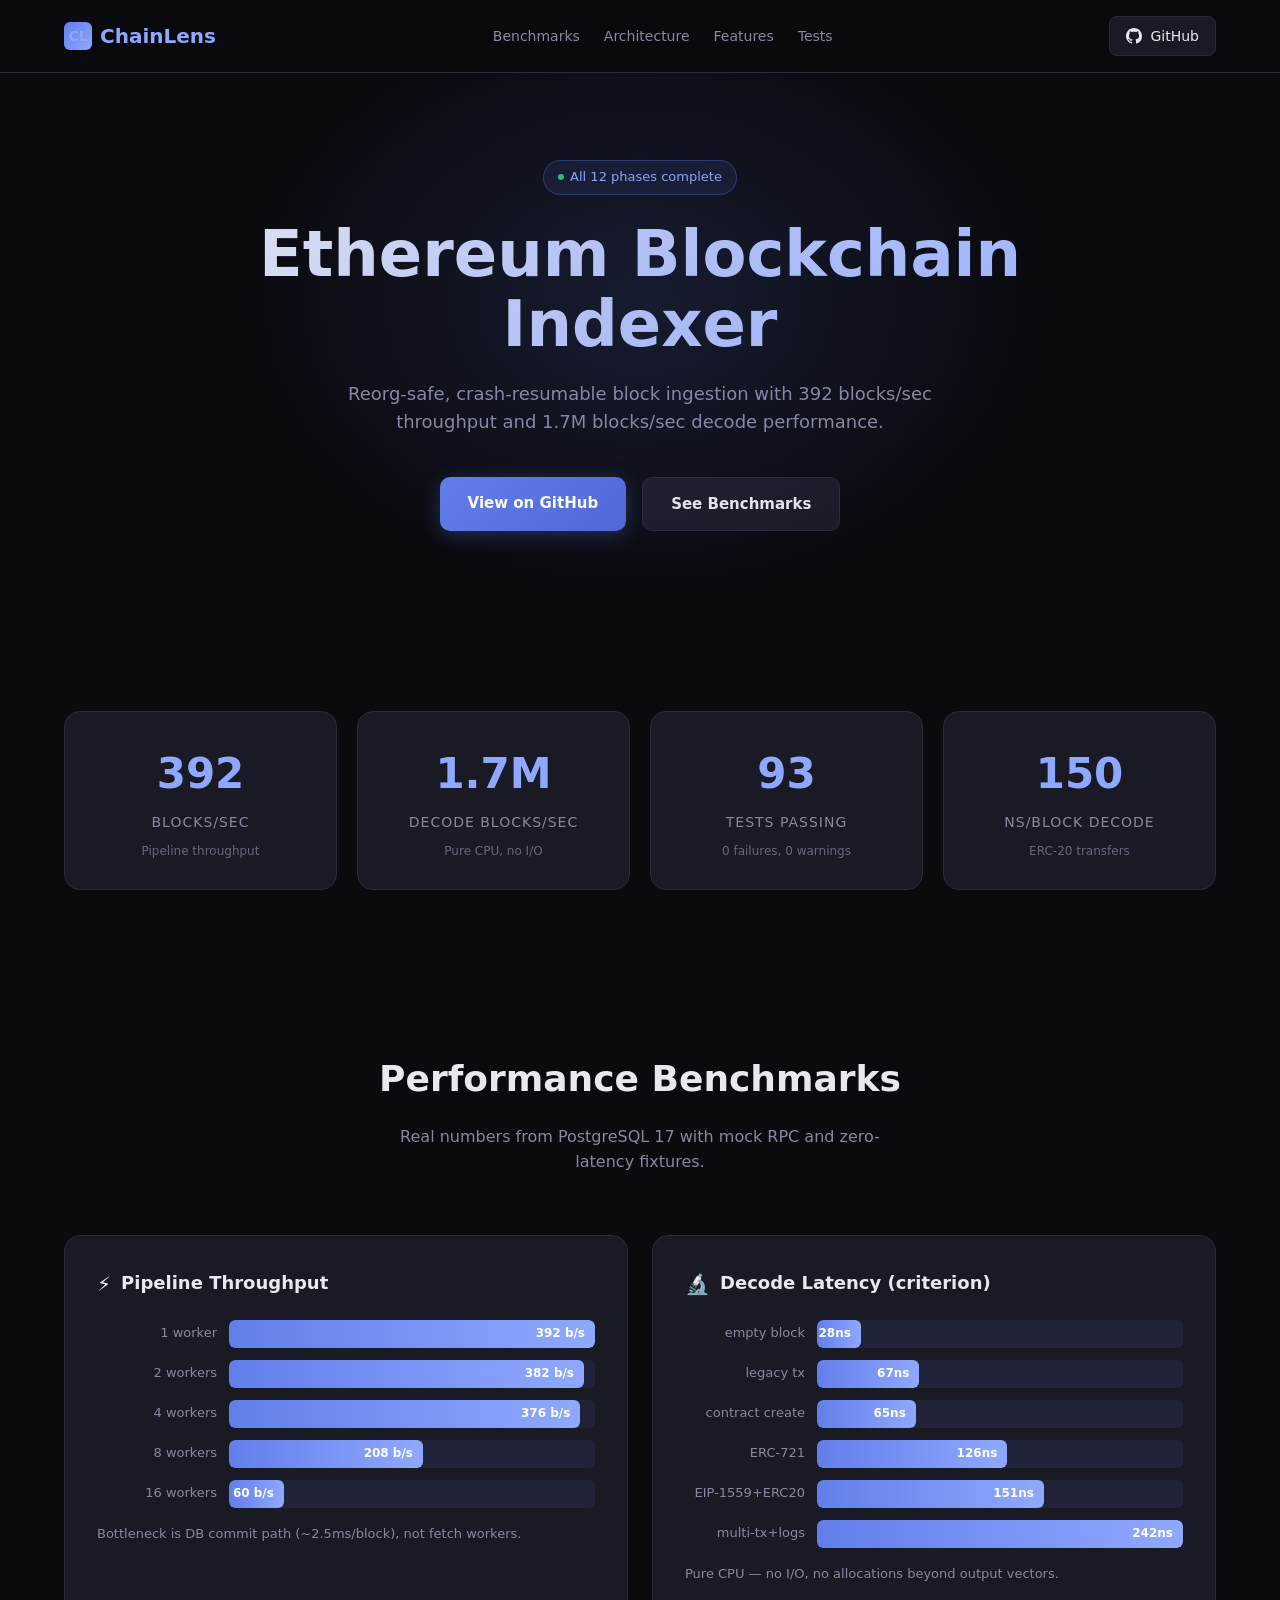
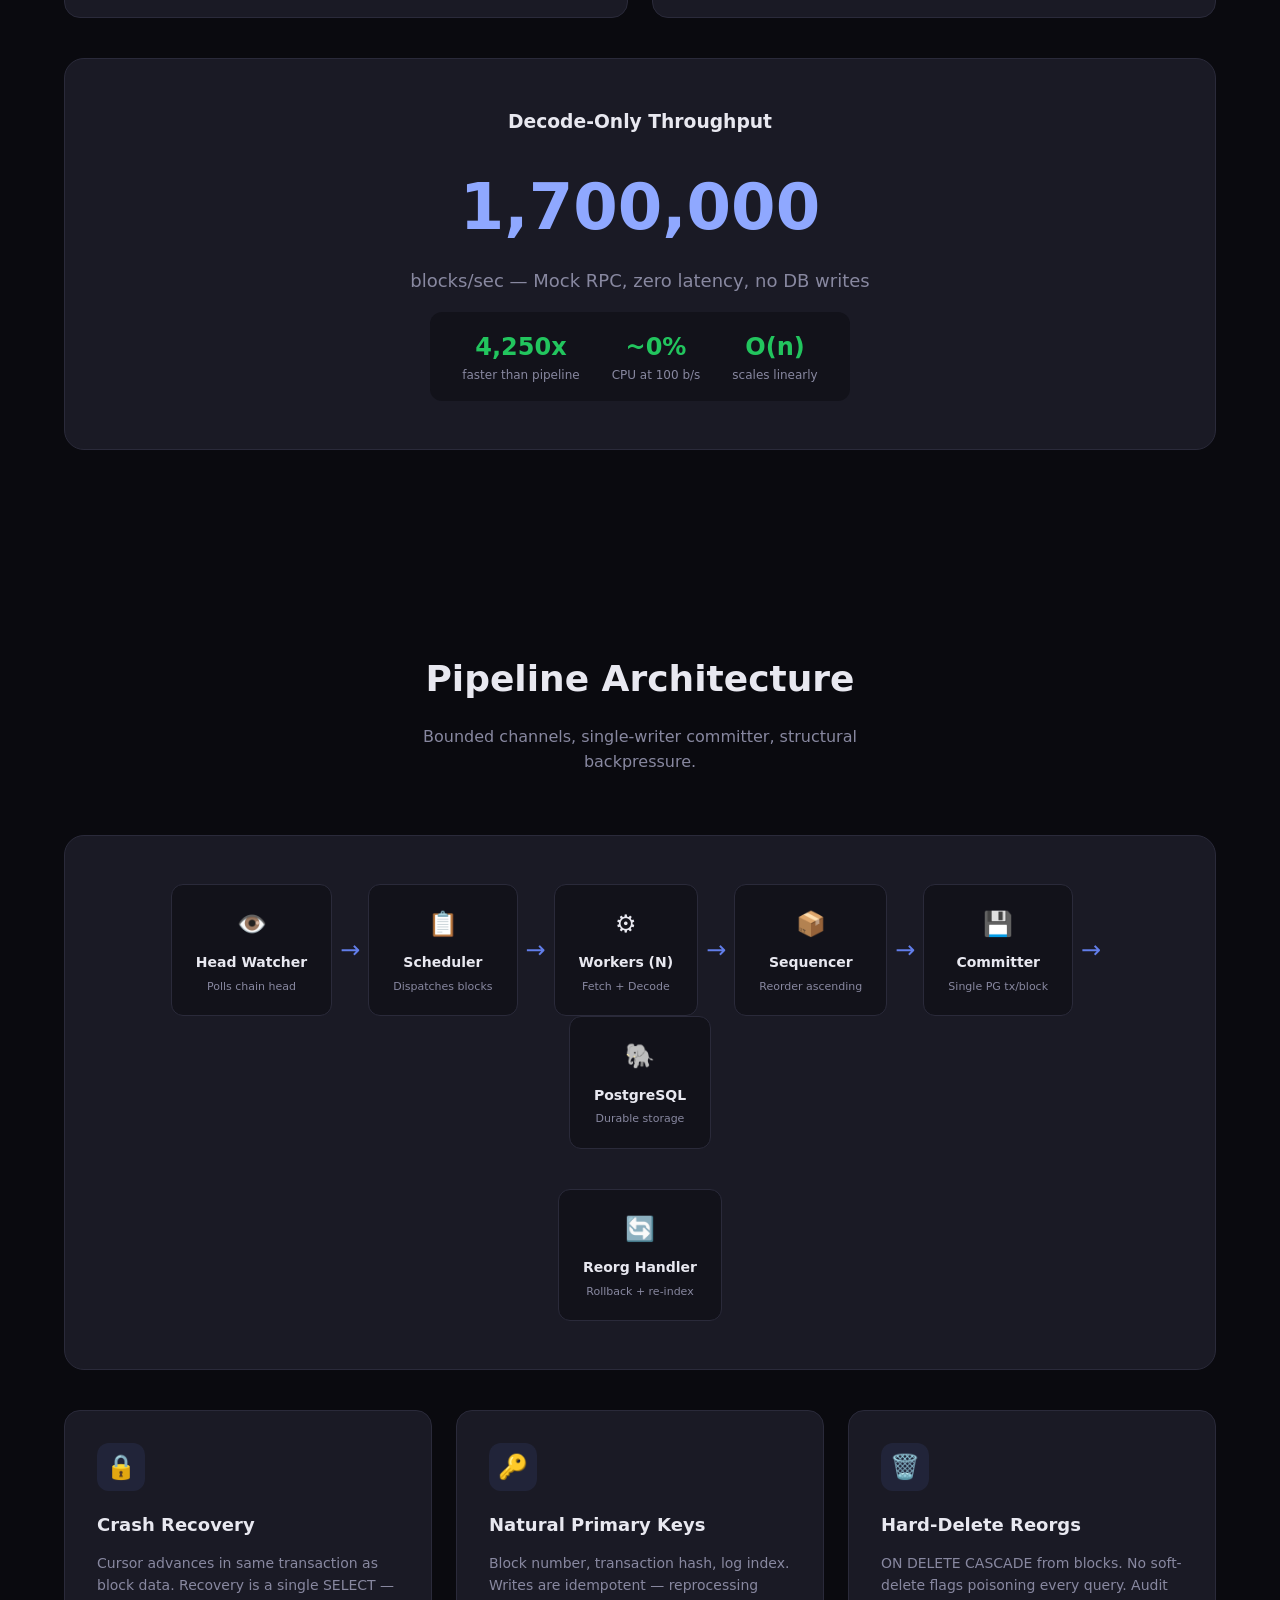
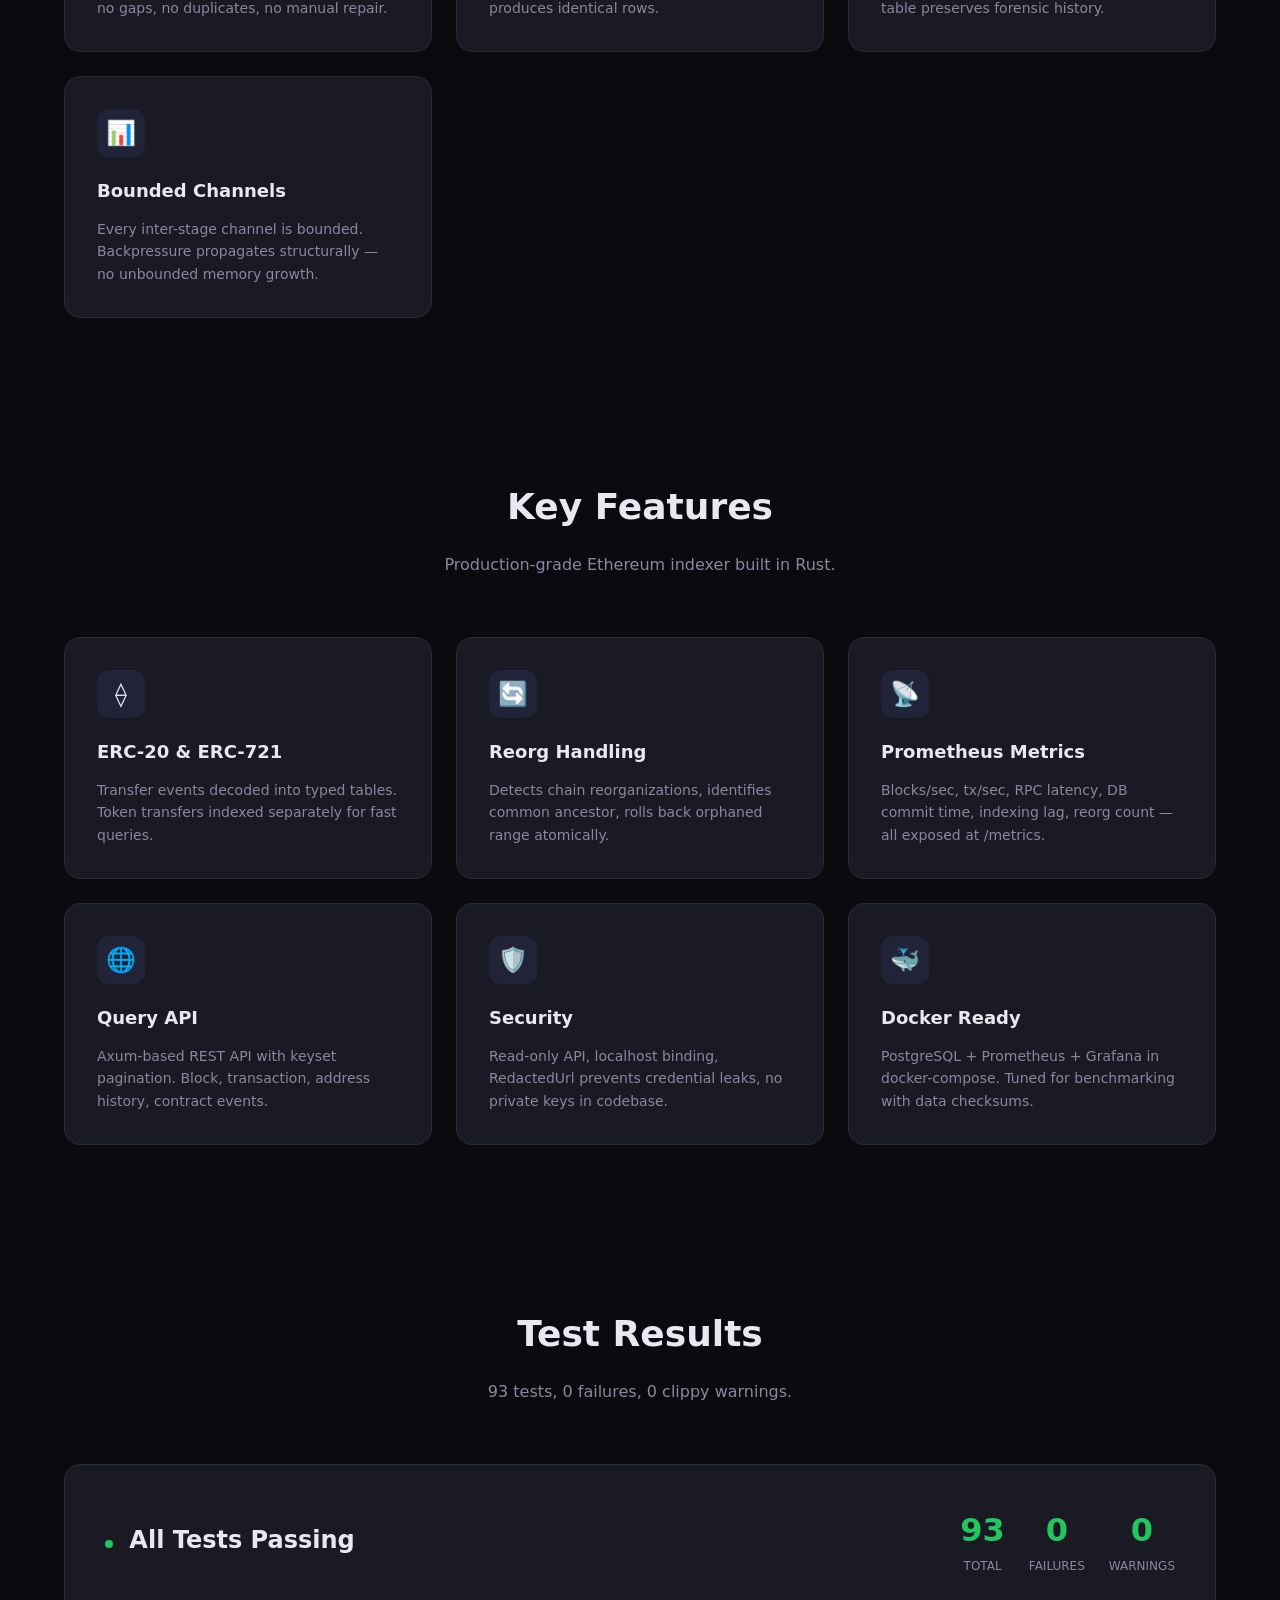
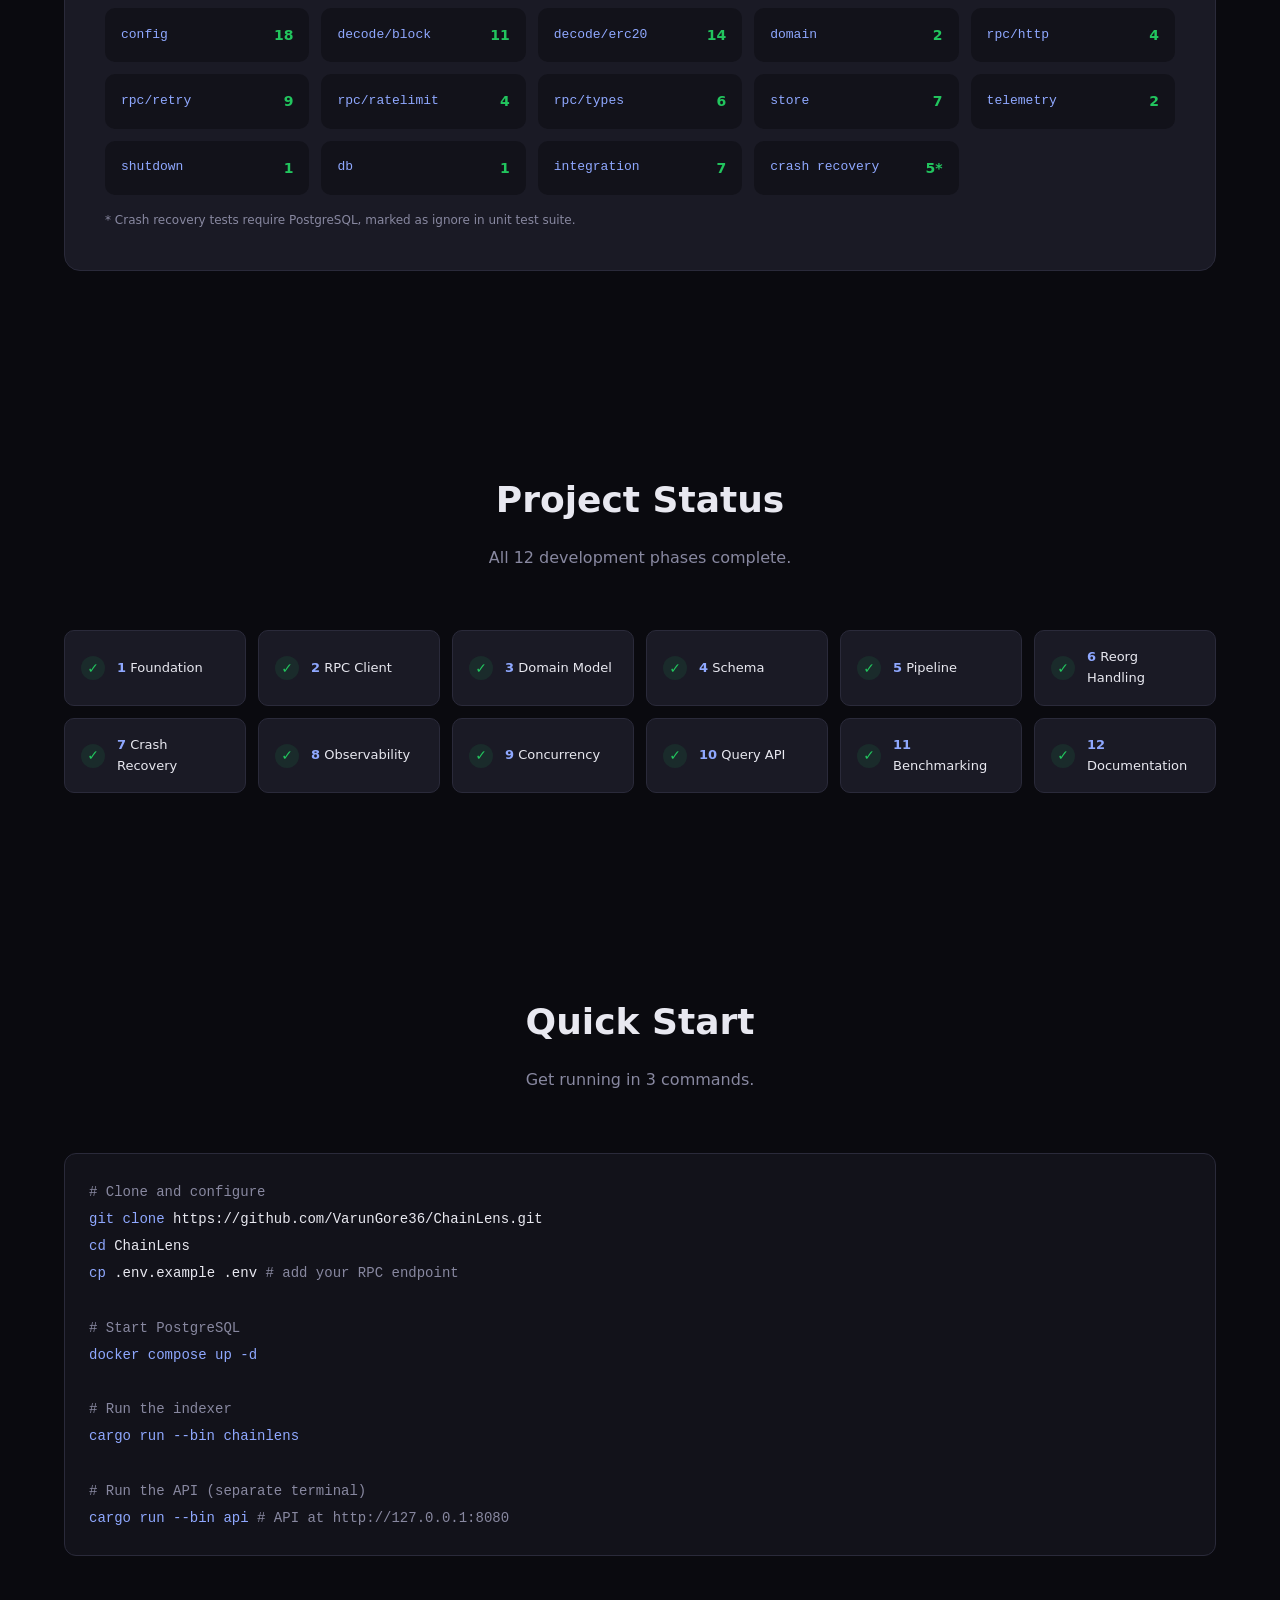
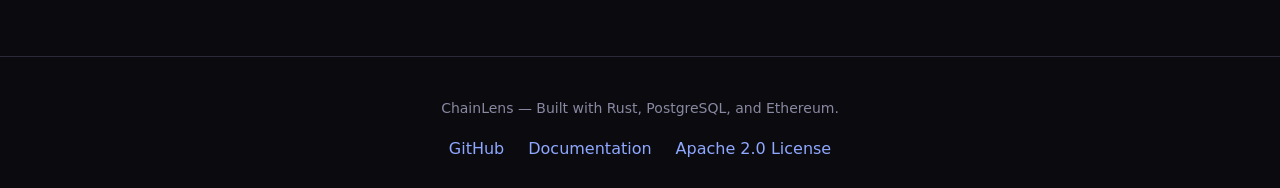
==== index.html @ 096f0879 "Add landing page website and beautify README with badges" ====
<!DOCTYPE html>
<html lang="en">
<head>
    <meta charset="UTF-8">
    <meta name="viewport" content="width=device-width, initial-scale=1.0">
    <title>ChainLens — Ethereum Blockchain Indexer</title>
    <style>
        * {
            margin: 0;
            padding: 0;
            box-sizing: border-box;
        }

        :root {
            --bg-primary: #0a0a0f;
            --bg-secondary: #12121a;
            --bg-card: #1a1a25;
            --accent: #627eea;
            --accent-light: #8fa8ff;
            --accent-glow: rgba(98, 126, 234, 0.3);
            --text-primary: #e8e8f0;
            --text-secondary: #8888a0;
            --success: #22c55e;
            --warning: #f59e0b;
            --border: #2a2a3a;
        }

        body {
            font-family: -apple-system, BlinkMacSystemFont, 'Segoe UI', system-ui, sans-serif;
            background: var(--bg-primary);
            color: var(--text-primary);
            line-height: 1.6;
            overflow-x: hidden;
        }

        .container {
            max-width: 1200px;
            margin: 0 auto;
            padding: 0 24px;
        }

        nav {
            position: fixed;
            top: 0;
            left: 0;
            right: 0;
            z-index: 100;
            background: rgba(10, 10, 15, 0.9);
            backdrop-filter: blur(20px);
            border-bottom: 1px solid var(--border);
            padding: 16px 0;
        }

        nav .container {
            display: flex;
            justify-content: space-between;
            align-items: center;
        }

        .logo {
            font-size: 20px;
            font-weight: 700;
            color: var(--accent-light);
            text-decoration: none;
            display: flex;
            align-items: center;
            gap: 8px;
        }

        .logo-icon {
            width: 28px;
            height: 28px;
            background: linear-gradient(135deg, var(--accent), var(--accent-light));
            border-radius: 6px;
            display: flex;
            align-items: center;
            justify-content: center;
            font-size: 14px;
        }

        .nav-links {
            display: flex;
            gap: 24px;
            list-style: none;
        }

        .nav-links a {
            color: var(--text-secondary);
            text-decoration: none;
            font-size: 14px;
            transition: color 0.2s;
        }

        .nav-links a:hover {
            color: var(--text-primary);
        }

        .github-btn {
            background: var(--bg-card);
            border: 1px solid var(--border);
            color: var(--text-primary);
            padding: 8px 16px;
            border-radius: 8px;
            text-decoration: none;
            font-size: 14px;
            display: flex;
            align-items: center;
            gap: 8px;
            transition: all 0.2s;
        }

        .github-btn:hover {
            border-color: var(--accent);
            background: rgba(98, 126, 234, 0.1);
        }

        .hero {
            padding: 160px 0 100px;
            text-align: center;
            position: relative;
        }

        .hero::before {
            content: '';
            position: absolute;
            top: 0;
            left: 50%;
            transform: translateX(-50%);
            width: 800px;
            height: 600px;
            background: radial-gradient(ellipse, var(--accent-glow) 0%, transparent 70%);
            pointer-events: none;
            opacity: 0.5;
        }

        .badge {
            display: inline-flex;
            align-items: center;
            gap: 6px;
            background: rgba(98, 126, 234, 0.1);
            border: 1px solid rgba(98, 126, 234, 0.3);
            padding: 6px 14px;
            border-radius: 20px;
            font-size: 13px;
            color: var(--accent-light);
            margin-bottom: 24px;
        }

        .badge-dot {
            width: 6px;
            height: 6px;
            background: var(--success);
            border-radius: 50%;
            animation: pulse 2s infinite;
        }

        @keyframes pulse {
            0%, 100% { opacity: 1; }
            50% { opacity: 0.5; }
        }

        h1 {
            font-size: clamp(40px, 6vw, 64px);
            font-weight: 800;
            line-height: 1.1;
            margin-bottom: 20px;
            background: linear-gradient(135deg, var(--text-primary) 0%, var(--accent-light) 100%);
            -webkit-background-clip: text;
            -webkit-text-fill-color: transparent;
            background-clip: text;
        }

        .hero p {
            font-size: 18px;
            color: var(--text-secondary);
            max-width: 600px;
            margin: 0 auto 40px;
        }

        .hero-buttons {
            display: flex;
            gap: 16px;
            justify-content: center;
            flex-wrap: wrap;
        }

        .btn-primary {
            background: linear-gradient(135deg, var(--accent), #4f67d5);
            color: white;
            padding: 14px 28px;
            border-radius: 10px;
            text-decoration: none;
            font-weight: 600;
            font-size: 15px;
            transition: all 0.3s;
            border: none;
            cursor: pointer;
            box-shadow: 0 4px 20px var(--accent-glow);
        }

        .btn-primary:hover {
            transform: translateY(-2px);
            box-shadow: 0 8px 30px var(--accent-glow);
        }

        .btn-secondary {
            background: var(--bg-card);
            color: var(--text-primary);
            padding: 14px 28px;
            border-radius: 10px;
            text-decoration: none;
            font-weight: 600;
            font-size: 15px;
            transition: all 0.3s;
            border: 1px solid var(--border);
        }

        .btn-secondary:hover {
            border-color: var(--accent);
            background: rgba(98, 126, 234, 0.1);
        }

        .stats-grid {
            display: grid;
            grid-template-columns: repeat(auto-fit, minmax(200px, 1fr));
            gap: 20px;
            margin: 80px 0;
        }

        .stat-card {
            background: var(--bg-card);
            border: 1px solid var(--border);
            border-radius: 16px;
            padding: 28px;
            text-align: center;
            transition: all 0.3s;
        }

        .stat-card:hover {
            border-color: var(--accent);
            transform: translateY(-4px);
            box-shadow: 0 12px 40px rgba(0, 0, 0, 0.3);
        }

        .stat-value {
            font-size: 42px;
            font-weight: 800;
            color: var(--accent-light);
            margin-bottom: 4px;
            font-variant-numeric: tabular-nums;
        }

        .stat-label {
            font-size: 14px;
            color: var(--text-secondary);
            text-transform: uppercase;
            letter-spacing: 1px;
        }

        .stat-sub {
            font-size: 12px;
            color: var(--text-secondary);
            margin-top: 8px;
            opacity: 0.7;
        }

        section {
            padding: 80px 0;
        }

        .section-header {
            text-align: center;
            margin-bottom: 60px;
        }

        .section-header h2 {
            font-size: 36px;
            font-weight: 700;
            margin-bottom: 16px;
        }

        .section-header p {
            color: var(--text-secondary);
            font-size: 16px;
            max-width: 500px;
            margin: 0 auto;
        }

        .benchmark-grid {
            display: grid;
            grid-template-columns: repeat(auto-fit, minmax(300px, 1fr));
            gap: 24px;
        }

        .benchmark-card {
            background: var(--bg-card);
            border: 1px solid var(--border);
            border-radius: 16px;
            padding: 32px;
            transition: all 0.3s;
        }

        .benchmark-card:hover {
            border-color: var(--accent);
        }

        .benchmark-card h3 {
            font-size: 18px;
            margin-bottom: 20px;
            display: flex;
            align-items: center;
            gap: 10px;
        }

        .benchmark-card h3 span {
            font-size: 20px;
        }

        .bar-chart {
            display: flex;
            flex-direction: column;
            gap: 12px;
        }

        .bar-item {
            display: flex;
            align-items: center;
            gap: 12px;
        }

        .bar-label {
            width: 120px;
            font-size: 13px;
            color: var(--text-secondary);
            text-align: right;
            flex-shrink: 0;
        }

        .bar-track {
            flex: 1;
            height: 28px;
            background: rgba(98, 126, 234, 0.1);
            border-radius: 6px;
            overflow: hidden;
            position: relative;
        }

        .bar-fill {
            height: 100%;
            background: linear-gradient(90deg, var(--accent), var(--accent-light));
            border-radius: 6px;
            transition: width 1.5s ease-out;
            display: flex;
            align-items: center;
            justify-content: flex-end;
            padding-right: 10px;
            font-size: 12px;
            font-weight: 600;
            color: white;
            min-width: fit-content;
        }

        .arch-diagram {
            background: var(--bg-card);
            border: 1px solid var(--border);
            border-radius: 20px;
            padding: 48px;
            margin: 40px 0;
            overflow-x: auto;
        }

        .arch-flow {
            display: flex;
            align-items: center;
            justify-content: center;
            gap: 0;
            flex-wrap: wrap;
            min-width: 700px;
        }

        .arch-node {
            background: var(--bg-secondary);
            border: 1px solid var(--border);
            border-radius: 12px;
            padding: 20px 24px;
            text-align: center;
            min-width: 120px;
            transition: all 0.3s;
        }

        .arch-node:hover {
            border-color: var(--accent);
            background: rgba(98, 126, 234, 0.05);
            transform: translateY(-2px);
        }

        .arch-node-icon {
            font-size: 24px;
            margin-bottom: 8px;
        }

        .arch-node-title {
            font-size: 14px;
            font-weight: 600;
        }

        .arch-node-desc {
            font-size: 11px;
            color: var(--text-secondary);
            margin-top: 4px;
        }

        .arch-arrow {
            color: var(--accent);
            font-size: 24px;
            padding: 0 8px;
            flex-shrink: 0;
        }

        .features-grid {
            display: grid;
            grid-template-columns: repeat(auto-fit, minmax(280px, 1fr));
            gap: 24px;
        }

        .feature-card {
            background: var(--bg-card);
            border: 1px solid var(--border);
            border-radius: 16px;
            padding: 32px;
            transition: all 0.3s;
        }

        .feature-card:hover {
            border-color: var(--accent);
            transform: translateY(-4px);
        }

        .feature-icon {
            width: 48px;
            height: 48px;
            background: rgba(98, 126, 234, 0.1);
            border-radius: 12px;
            display: flex;
            align-items: center;
            justify-content: center;
            font-size: 24px;
            margin-bottom: 20px;
        }

        .feature-card h3 {
            font-size: 18px;
            margin-bottom: 12px;
        }

        .feature-card p {
            font-size: 14px;
            color: var(--text-secondary);
            line-height: 1.6;
        }

        .test-results {
            background: var(--bg-card);
            border: 1px solid var(--border);
            border-radius: 16px;
            padding: 40px;
            margin: 40px 0;
        }

        .test-header {
            display: flex;
            justify-content: space-between;
            align-items: center;
            margin-bottom: 32px;
            flex-wrap: wrap;
            gap: 16px;
        }

        .test-header h3 {
            font-size: 24px;
        }

        .test-count {
            display: flex;
            gap: 24px;
        }

        .test-count-item {
            text-align: center;
        }

        .test-count-value {
            font-size: 32px;
            font-weight: 700;
            color: var(--success);
        }

        .test-count-label {
            font-size: 12px;
            color: var(--text-secondary);
            text-transform: uppercase;
        }

        .test-grid {
            display: grid;
            grid-template-columns: repeat(auto-fill, minmax(200px, 1fr));
            gap: 12px;
        }

        .test-module {
            background: var(--bg-secondary);
            border-radius: 10px;
            padding: 16px;
            display: flex;
            justify-content: space-between;
            align-items: center;
        }

        .test-module-name {
            font-size: 13px;
            font-family: 'SF Mono', 'Fira Code', monospace;
            color: var(--accent-light);
        }

        .test-module-count {
            font-size: 14px;
            font-weight: 600;
            color: var(--success);
        }

        .phase-grid {
            display: grid;
            grid-template-columns: repeat(auto-fill, minmax(180px, 1fr));
            gap: 12px;
            margin: 40px 0;
        }

        .phase-item {
            background: var(--bg-card);
            border: 1px solid var(--border);
            border-radius: 10px;
            padding: 16px;
            display: flex;
            align-items: center;
            gap: 12px;
            transition: all 0.3s;
        }

        .phase-item:hover {
            border-color: var(--success);
        }

        .phase-check {
            width: 24px;
            height: 24px;
            background: rgba(34, 197, 94, 0.1);
            border-radius: 50%;
            display: flex;
            align-items: center;
            justify-content: center;
            color: var(--success);
            font-size: 14px;
            flex-shrink: 0;
        }

        .phase-text {
            font-size: 13px;
        }

        .phase-num {
            font-weight: 700;
            color: var(--accent-light);
        }

        .code-block {
            background: var(--bg-secondary);
            border: 1px solid var(--border);
            border-radius: 12px;
            padding: 24px;
            margin: 20px 0;
            overflow-x: auto;
        }

        .code-block code {
            font-family: 'SF Mono', 'Fira Code', 'Cascadia Code', monospace;
            font-size: 14px;
            color: var(--text-primary);
            line-height: 1.8;
        }

        .code-block .comment {
            color: var(--text-secondary);
        }

        .code-block .cmd {
            color: var(--accent-light);
        }

        .code-block .string {
            color: var(--success);
        }

        footer {
            border-top: 1px solid var(--border);
            padding: 40px 0;
            text-align: center;
        }

        footer p {
            color: var(--text-secondary);
            font-size: 14px;
        }

        footer a {
            color: var(--accent-light);
            text-decoration: none;
        }

        footer a:hover {
            text-decoration: underline;
        }

        .footer-links {
            display: flex;
            justify-content: center;
            gap: 24px;
            margin-top: 16px;
        }

        @media (max-width: 768px) {
            .nav-links {
                display: none;
            }

            .arch-flow {
                flex-direction: column;
                min-width: auto;
            }

            .arch-arrow {
                transform: rotate(90deg);
            }

            .test-header {
                flex-direction: column;
                text-align: center;
            }

            .test-count {
                justify-content: center;
            }
        }

        .animate-in {
            opacity: 0;
            transform: translateY(30px);
            transition: all 0.6s ease-out;
        }

        .animate-in.visible {
            opacity: 1;
            transform: translateY(0);
        }

        @keyframes counter {
            from { opacity: 0; transform: scale(0.5); }
            to { opacity: 1; transform: scale(1); }
        }

        .counter-animate {
            animation: counter 0.5s ease-out;
        }

        .live-dot {
            width: 8px;
            height: 8px;
            background: var(--success);
            border-radius: 50%;
            display: inline-block;
            margin-right: 8px;
            animation: pulse 2s infinite;
        }

        .throughput-chart {
            background: var(--bg-secondary);
            border-radius: 12px;
            padding: 24px;
            margin-top: 20px;
            position: relative;
            height: 200px;
        }

        .chart-bar {
            position: absolute;
            bottom: 40px;
            background: linear-gradient(180deg, var(--accent-light), var(--accent));
            border-radius: 6px 6px 0 0;
            transition: height 1.5s ease-out;
            cursor: pointer;
        }

        .chart-bar:hover {
            opacity: 0.8;
        }

        .chart-bar-label {
            position: absolute;
            bottom: -24px;
            left: 50%;
            transform: translateX(-50%);
            font-size: 11px;
            color: var(--text-secondary);
            white-space: nowrap;
        }

        .chart-bar-value {
            position: absolute;
            top: -24px;
            left: 50%;
            transform: translateX(-50%);
            font-size: 12px;
            font-weight: 600;
            color: var(--accent-light);
            white-space: nowrap;
        }
    </style>
</head>
<body>
    <nav>
        <div class="container">
            <a href="#" class="logo">
                <div class="logo-icon">CL</div>
                ChainLens
            </a>
            <ul class="nav-links">
                <li><a href="#benchmarks">Benchmarks</a></li>
                <li><a href="#architecture">Architecture</a></li>
                <li><a href="#features">Features</a></li>
                <li><a href="#tests">Tests</a></li>
            </ul>
            <a href="https://github.com/VarunGore36/ChainLens" class="github-btn" target="_blank">
                <svg width="16" height="16" viewBox="0 0 16 16" fill="currentColor">
                    <path d="M8 0C3.58 0 0 3.58 0 8c0 3.54 2.29 6.53 5.47 7.59.4.07.55-.17.55-.38 0-.19-.01-.82-.01-1.49-2.01.37-2.53-.49-2.69-.94-.09-.23-.48-.94-.82-1.13-.28-.15-.68-.52-.01-.53.63-.01 1.08.58 1.23.82.72 1.21 1.87.87 2.33.66.07-.52.28-.87.51-1.07-1.78-.2-3.64-.89-3.64-3.95 0-.87.31-1.59.82-2.15-.08-.2-.36-1.02.08-2.12 0 0 .67-.21 2.2.82.64-.18 1.32-.27 2-.27.68 0 1.36.09 2 .27 1.53-1.04 2.2-.82 2.2-.82.44 1.1.16 1.92.08 2.12.51.56.82 1.27.82 2.15 0 3.07-1.87 3.75-3.65 3.95.29.25.54.73.54 1.48 0 1.07-.01 1.93-.01 2.2 0 .21.15.46.55.38A8.013 8.013 0 0016 8c0-4.42-3.58-8-8-8z"/>
                </svg>
                GitHub
            </a>
        </div>
    </nav>

    <section class="hero">
        <div class="container">
            <div class="badge">
                <div class="badge-dot"></div>
                All 12 phases complete
            </div>
            <h1>Ethereum Blockchain<br>Indexer</h1>
            <p>Reorg-safe, crash-resumable block ingestion with 392 blocks/sec throughput and 1.7M blocks/sec decode performance.</p>
            <div class="hero-buttons">
                <a href="https://github.com/VarunGore36/ChainLens" class="btn-primary" target="_blank">View on GitHub</a>
                <a href="#benchmarks" class="btn-secondary">See Benchmarks</a>
            </div>
        </div>
    </section>

    <div class="container">
        <div class="stats-grid animate-in">
            <div class="stat-card">
                <div class="stat-value" data-target="392">0</div>
                <div class="stat-label">Blocks/sec</div>
                <div class="stat-sub">Pipeline throughput</div>
            </div>
            <div class="stat-card">
                <div class="stat-value" data-target="1700000">0</div>
                <div class="stat-label">Decode blocks/sec</div>
                <div class="stat-sub">Pure CPU, no I/O</div>
            </div>
            <div class="stat-card">
                <div class="stat-value" data-target="93">0</div>
                <div class="stat-label">Tests passing</div>
                <div class="stat-sub">0 failures, 0 warnings</div>
            </div>
            <div class="stat-card">
                <div class="stat-value" data-target="150">0</div>
                <div class="stat-label">ns/block decode</div>
                <div class="stat-sub">ERC-20 transfers</div>
            </div>
        </div>
    </div>

    <section id="benchmarks">
        <div class="container">
            <div class="section-header animate-in">
                <h2>Performance Benchmarks</h2>
                <p>Real numbers from PostgreSQL 17 with mock RPC and zero-latency fixtures.</p>
            </div>

            <div class="benchmark-grid animate-in">
                <div class="benchmark-card">
                    <h3><span>⚡</span> Pipeline Throughput</h3>
                    <div class="bar-chart">
                        <div class="bar-item">
                            <div class="bar-label">1 worker</div>
                            <div class="bar-track">
                                <div class="bar-fill" style="width: 100%">392 b/s</div>
                            </div>
                        </div>
                        <div class="bar-item">
                            <div class="bar-label">2 workers</div>
                            <div class="bar-track">
                                <div class="bar-fill" style="width: 97%">382 b/s</div>
                            </div>
                        </div>
                        <div class="bar-item">
                            <div class="bar-label">4 workers</div>
                            <div class="bar-track">
                                <div class="bar-fill" style="width: 96%">376 b/s</div>
                            </div>
                        </div>
                        <div class="bar-item">
                            <div class="bar-label">8 workers</div>
                            <div class="bar-track">
                                <div class="bar-fill" style="width: 53%">208 b/s</div>
                            </div>
                        </div>
                        <div class="bar-item">
                            <div class="bar-label">16 workers</div>
                            <div class="bar-track">
                                <div class="bar-fill" style="width: 15%">60 b/s</div>
                            </div>
                        </div>
                    </div>
                    <p style="margin-top: 16px; font-size: 13px; color: var(--text-secondary);">
                        Bottleneck is DB commit path (~2.5ms/block), not fetch workers.
                    </p>
                </div>

                <div class="benchmark-card">
                    <h3><span>🔬</span> Decode Latency (criterion)</h3>
                    <div class="bar-chart">
                        <div class="bar-item">
                            <div class="bar-label">empty block</div>
                            <div class="bar-track">
                                <div class="bar-fill" style="width: 12%">28ns</div>
                            </div>
                        </div>
                        <div class="bar-item">
                            <div class="bar-label">legacy tx</div>
                            <div class="bar-track">
                                <div class="bar-fill" style="width: 28%">67ns</div>
                            </div>
                        </div>
                        <div class="bar-item">
                            <div class="bar-label">contract create</div>
                            <div class="bar-track">
                                <div class="bar-fill" style="width: 27%">65ns</div>
                            </div>
                        </div>
                        <div class="bar-item">
                            <div class="bar-label">ERC-721</div>
                            <div class="bar-track">
                                <div class="bar-fill" style="width: 52%">126ns</div>
                            </div>
                        </div>
                        <div class="bar-item">
                            <div class="bar-label">EIP-1559+ERC20</div>
                            <div class="bar-track">
                                <div class="bar-fill" style="width: 62%">151ns</div>
                            </div>
                        </div>
                        <div class="bar-item">
                            <div class="bar-label">multi-tx+logs</div>
                            <div class="bar-track">
                                <div class="bar-fill" style="width: 100%">242ns</div>
                            </div>
                        </div>
                    </div>
                    <p style="margin-top: 16px; font-size: 13px; color: var(--text-secondary);">
                        Pure CPU — no I/O, no allocations beyond output vectors.
                    </p>
                </div>
            </div>

            <div class="arch-diagram animate-in" style="margin-top: 40px;">
                <h3 style="margin-bottom: 20px; text-align: center;">Decode-Only Throughput</h3>
                <div style="text-align: center;">
                    <div style="font-size: 64px; font-weight: 800; color: var(--accent-light); margin-bottom: 8px;">
                        1,700,000
                    </div>
                    <div style="font-size: 18px; color: var(--text-secondary); margin-bottom: 16px;">
                        blocks/sec — Mock RPC, zero latency, no DB writes
                    </div>
                    <div style="display: inline-flex; gap: 32px; padding: 16px 32px; background: var(--bg-secondary); border-radius: 12px;">
                        <div style="text-align: center;">
                            <div style="font-size: 24px; font-weight: 700; color: var(--success);">4,250x</div>
                            <div style="font-size: 12px; color: var(--text-secondary);">faster than pipeline</div>
                        </div>
                        <div style="text-align: center;">
                            <div style="font-size: 24px; font-weight: 700; color: var(--success);">~0%</div>
                            <div style="font-size: 12px; color: var(--text-secondary);">CPU at 100 b/s</div>
                        </div>
                        <div style="text-align: center;">
                            <div style="font-size: 24px; font-weight: 700; color: var(--success);">O(n)</div>
                            <div style="font-size: 12px; color: var(--text-secondary);">scales linearly</div>
                        </div>
                    </div>
                </div>
            </div>
        </div>
    </section>

    <section id="architecture">
        <div class="container">
            <div class="section-header animate-in">
                <h2>Pipeline Architecture</h2>
                <p>Bounded channels, single-writer committer, structural backpressure.</p>
            </div>

            <div class="arch-diagram animate-in">
                <div class="arch-flow">
                    <div class="arch-node">
                        <div class="arch-node-icon">👁️</div>
                        <div class="arch-node-title">Head Watcher</div>
                        <div class="arch-node-desc">Polls chain head</div>
                    </div>
                    <div class="arch-arrow">→</div>
                    <div class="arch-node">
                        <div class="arch-node-icon">📋</div>
                        <div class="arch-node-title">Scheduler</div>
                        <div class="arch-node-desc">Dispatches blocks</div>
                    </div>
                    <div class="arch-arrow">→</div>
                    <div class="arch-node">
                        <div class="arch-node-icon">⚙️</div>
                        <div class="arch-node-title">Workers (N)</div>
                        <div class="arch-node-desc">Fetch + Decode</div>
                    </div>
                    <div class="arch-arrow">→</div>
                    <div class="arch-node">
                        <div class="arch-node-icon">📦</div>
                        <div class="arch-node-title">Sequencer</div>
                        <div class="arch-node-desc">Reorder ascending</div>
                    </div>
                    <div class="arch-arrow">→</div>
                    <div class="arch-node">
                        <div class="arch-node-icon">💾</div>
                        <div class="arch-node-title">Committer</div>
                        <div class="arch-node-desc">Single PG tx/block</div>
                    </div>
                    <div class="arch-arrow">→</div>
                    <div class="arch-node">
                        <div class="arch-node-icon">🐘</div>
                        <div class="arch-node-title">PostgreSQL</div>
                        <div class="arch-node-desc">Durable storage</div>
                    </div>
                </div>
                <div style="text-align: center; margin-top: 24px;">
                    <div class="arch-node" style="display: inline-block; margin-top: 16px;">
                        <div class="arch-node-icon">🔄</div>
                        <div class="arch-node-title">Reorg Handler</div>
                        <div class="arch-node-desc">Rollback + re-index</div>
                    </div>
                </div>
            </div>

            <div class="features-grid animate-in" style="margin-top: 40px;">
                <div class="feature-card">
                    <div class="feature-icon">🔒</div>
                    <h3>Crash Recovery</h3>
                    <p>Cursor advances in same transaction as block data. Recovery is a single SELECT — no gaps, no duplicates, no manual repair.</p>
                </div>
                <div class="feature-card">
                    <div class="feature-icon">🔑</div>
                    <h3>Natural Primary Keys</h3>
                    <p>Block number, transaction hash, log index. Writes are idempotent — reprocessing produces identical rows.</p>
                </div>
                <div class="feature-card">
                    <div class="feature-icon">🗑️</div>
                    <h3>Hard-Delete Reorgs</h3>
                    <p>ON DELETE CASCADE from blocks. No soft-delete flags poisoning every query. Audit table preserves forensic history.</p>
                </div>
                <div class="feature-card">
                    <div class="feature-icon">📊</div>
                    <h3>Bounded Channels</h3>
                    <p>Every inter-stage channel is bounded. Backpressure propagates structurally — no unbounded memory growth.</p>
                </div>
            </div>
        </div>
    </section>

    <section id="features">
        <div class="container">
            <div class="section-header animate-in">
                <h2>Key Features</h2>
                <p>Production-grade Ethereum indexer built in Rust.</p>
            </div>

            <div class="features-grid animate-in">
                <div class="feature-card">
                    <div class="feature-icon">⟠</div>
                    <h3>ERC-20 & ERC-721</h3>
                    <p>Transfer events decoded into typed tables. Token transfers indexed separately for fast queries.</p>
                </div>
                <div class="feature-card">
                    <div class="feature-icon">🔄</div>
                    <h3>Reorg Handling</h3>
                    <p>Detects chain reorganizations, identifies common ancestor, rolls back orphaned range atomically.</p>
                </div>
                <div class="feature-card">
                    <div class="feature-icon">📡</div>
                    <h3>Prometheus Metrics</h3>
                    <p>Blocks/sec, tx/sec, RPC latency, DB commit time, indexing lag, reorg count — all exposed at /metrics.</p>
                </div>
                <div class="feature-card">
                    <div class="feature-icon">🌐</div>
                    <h3>Query API</h3>
                    <p>Axum-based REST API with keyset pagination. Block, transaction, address history, contract events.</p>
                </div>
                <div class="feature-card">
                    <div class="feature-icon">🛡️</div>
                    <h3>Security</h3>
                    <p>Read-only API, localhost binding, RedactedUrl prevents credential leaks, no private keys in codebase.</p>
                </div>
                <div class="feature-card">
                    <div class="feature-icon">🐳</div>
                    <h3>Docker Ready</h3>
                    <p>PostgreSQL + Prometheus + Grafana in docker-compose. Tuned for benchmarking with data checksums.</p>
                </div>
            </div>
        </div>
    </section>

    <section id="tests">
        <div class="container">
            <div class="section-header animate-in">
                <h2>Test Results</h2>
                <p>93 tests, 0 failures, 0 clippy warnings.</p>
            </div>

            <div class="test-results animate-in">
                <div class="test-header">
                    <h3><span class="live-dot"></span> All Tests Passing</h3>
                    <div class="test-count">
                        <div class="test-count-item">
                            <div class="test-count-value">93</div>
                            <div class="test-count-label">Total</div>
                        </div>
                        <div class="test-count-item">
                            <div class="test-count-value">0</div>
                            <div class="test-count-label">Failures</div>
                        </div>
                        <div class="test-count-item">
                            <div class="test-count-value">0</div>
                            <div class="test-count-label">Warnings</div>
                        </div>
                    </div>
                </div>
                <div class="test-grid">
                    <div class="test-module">
                        <span class="test-module-name">config</span>
                        <span class="test-module-count">18</span>
                    </div>
                    <div class="test-module">
                        <span class="test-module-name">decode/block</span>
                        <span class="test-module-count">11</span>
                    </div>
                    <div class="test-module">
                        <span class="test-module-name">decode/erc20</span>
                        <span class="test-module-count">14</span>
                    </div>
                    <div class="test-module">
                        <span class="test-module-name">domain</span>
                        <span class="test-module-count">2</span>
                    </div>
                    <div class="test-module">
                        <span class="test-module-name">rpc/http</span>
                        <span class="test-module-count">4</span>
                    </div>
                    <div class="test-module">
                        <span class="test-module-name">rpc/retry</span>
                        <span class="test-module-count">9</span>
                    </div>
                    <div class="test-module">
                        <span class="test-module-name">rpc/ratelimit</span>
                        <span class="test-module-count">4</span>
                    </div>
                    <div class="test-module">
                        <span class="test-module-name">rpc/types</span>
                        <span class="test-module-count">6</span>
                    </div>
                    <div class="test-module">
                        <span class="test-module-name">store</span>
                        <span class="test-module-count">7</span>
                    </div>
                    <div class="test-module">
                        <span class="test-module-name">telemetry</span>
                        <span class="test-module-count">2</span>
                    </div>
                    <div class="test-module">
                        <span class="test-module-name">shutdown</span>
                        <span class="test-module-count">1</span>
                    </div>
                    <div class="test-module">
                        <span class="test-module-name">db</span>
                        <span class="test-module-count">1</span>
                    </div>
                    <div class="test-module">
                        <span class="test-module-name">integration</span>
                        <span class="test-module-count">7</span>
                    </div>
                    <div class="test-module">
                        <span class="test-module-name">crash recovery</span>
                        <span class="test-module-count">5*</span>
                    </div>
                </div>
                <p style="margin-top: 16px; font-size: 12px; color: var(--text-secondary);">
                    * Crash recovery tests require PostgreSQL, marked as ignore in unit test suite.
                </p>
            </div>
        </div>
    </section>

    <section>
        <div class="container">
            <div class="section-header animate-in">
                <h2>Project Status</h2>
                <p>All 12 development phases complete.</p>
            </div>

            <div class="phase-grid animate-in">
                <div class="phase-item">
                    <div class="phase-check">✓</div>
                    <div class="phase-text"><span class="phase-num">1</span> Foundation</div>
                </div>
                <div class="phase-item">
                    <div class="phase-check">✓</div>
                    <div class="phase-text"><span class="phase-num">2</span> RPC Client</div>
                </div>
                <div class="phase-item">
                    <div class="phase-check">✓</div>
                    <div class="phase-text"><span class="phase-num">3</span> Domain Model</div>
                </div>
                <div class="phase-item">
                    <div class="phase-check">✓</div>
                    <div class="phase-text"><span class="phase-num">4</span> Schema</div>
                </div>
                <div class="phase-item">
                    <div class="phase-check">✓</div>
                    <div class="phase-text"><span class="phase-num">5</span> Pipeline</div>
                </div>
                <div class="phase-item">
                    <div class="phase-check">✓</div>
                    <div class="phase-text"><span class="phase-num">6</span> Reorg Handling</div>
                </div>
                <div class="phase-item">
                    <div class="phase-check">✓</div>
                    <div class="phase-text"><span class="phase-num">7</span> Crash Recovery</div>
                </div>
                <div class="phase-item">
                    <div class="phase-check">✓</div>
                    <div class="phase-text"><span class="phase-num">8</span> Observability</div>
                </div>
                <div class="phase-item">
                    <div class="phase-check">✓</div>
                    <div class="phase-text"><span class="phase-num">9</span> Concurrency</div>
                </div>
                <div class="phase-item">
                    <div class="phase-check">✓</div>
                    <div class="phase-text"><span class="phase-num">10</span> Query API</div>
                </div>
                <div class="phase-item">
                    <div class="phase-check">✓</div>
                    <div class="phase-text"><span class="phase-num">11</span> Benchmarking</div>
                </div>
                <div class="phase-item">
                    <div class="phase-check">✓</div>
                    <div class="phase-text"><span class="phase-num">12</span> Documentation</div>
                </div>
            </div>
        </div>
    </section>

    <section>
        <div class="container">
            <div class="section-header animate-in">
                <h2>Quick Start</h2>
                <p>Get running in 3 commands.</p>
            </div>

            <div class="code-block animate-in">
                <code>
                    <span class="comment"># Clone and configure</span><br>
                    <span class="cmd">git clone</span> https://github.com/VarunGore36/ChainLens.git<br>
                    <span class="cmd">cd</span> ChainLens<br>
                    <span class="cmd">cp</span> .env.example .env  <span class="comment"># add your RPC endpoint</span><br><br>
                    <span class="comment"># Start PostgreSQL</span><br>
                    <span class="cmd">docker compose up -d</span><br><br>
                    <span class="comment"># Run the indexer</span><br>
                    <span class="cmd">cargo run --bin chainlens</span><br><br>
                    <span class="comment"># Run the API (separate terminal)</span><br>
                    <span class="cmd">cargo run --bin api</span>  <span class="comment"># API at http://127.0.0.1:8080</span>
                </code>
            </div>
        </div>
    </section>

    <footer>
        <div class="container">
            <p>ChainLens — Built with Rust, PostgreSQL, and Ethereum.</p>
            <div class="footer-links">
                <a href="https://github.com/VarunGore36/ChainLens" target="_blank">GitHub</a>
                <a href="https://github.com/VarunGore36/ChainLens/tree/main/docs" target="_blank">Documentation</a>
                <a href="https://github.com/VarunGore36/ChainLens/blob/main/LICENSE" target="_blank">Apache 2.0 License</a>
            </div>
        </div>
    </footer>

    <script>
        // Intersection Observer for animations
        const observer = new IntersectionObserver((entries) => {
            entries.forEach(entry => {
                if (entry.isIntersecting) {
                    entry.target.classList.add('visible');
                }
            });
        }, { threshold: 0.1 });

        document.querySelectorAll('.animate-in').forEach(el => observer.observe(el));

        // Counter animation
        function animateCounter(element, target, duration = 2000) {
            let start = 0;
            const increment = target / (duration / 16);
            const timer = setInterval(() => {
                start += increment;
                if (start >= target) {
                    element.textContent = formatNumber(target);
                    clearInterval(timer);
                } else {
                    element.textContent = formatNumber(Math.floor(start));
                }
            }, 16);
        }

        function formatNumber(num) {
            if (num >= 1000000) {
                return (num / 1000000).toFixed(1) + 'M';
            }
            if (num >= 1000) {
                return (num / 1000).toFixed(0) + 'K';
            }
            return num.toLocaleString();
        }

        // Start counters when visible
        const statsObserver = new IntersectionObserver((entries) => {
            entries.forEach(entry => {
                if (entry.isIntersecting) {
                    const counters = entry.target.querySelectorAll('[data-target]');
                    counters.forEach(counter => {
                        const target = parseInt(counter.dataset.target);
                        animateCounter(counter, target);
                    });
                    statsObserver.unobserve(entry.target);
                }
            });
        }, { threshold: 0.5 });

        const statsGrid = document.querySelector('.stats-grid');
        if (statsGrid) statsObserver.observe(statsGrid);

        // Smooth scroll for nav links
        document.querySelectorAll('a[href^="#"]').forEach(anchor => {
            anchor.addEventListener('click', function (e) {
                e.preventDefault();
                const target = document.querySelector(this.getAttribute('href'));
                if (target) {
                    target.scrollIntoView({ behavior: 'smooth', block: 'start' });
                }
            });
        });
    </script>
</body>
</html>
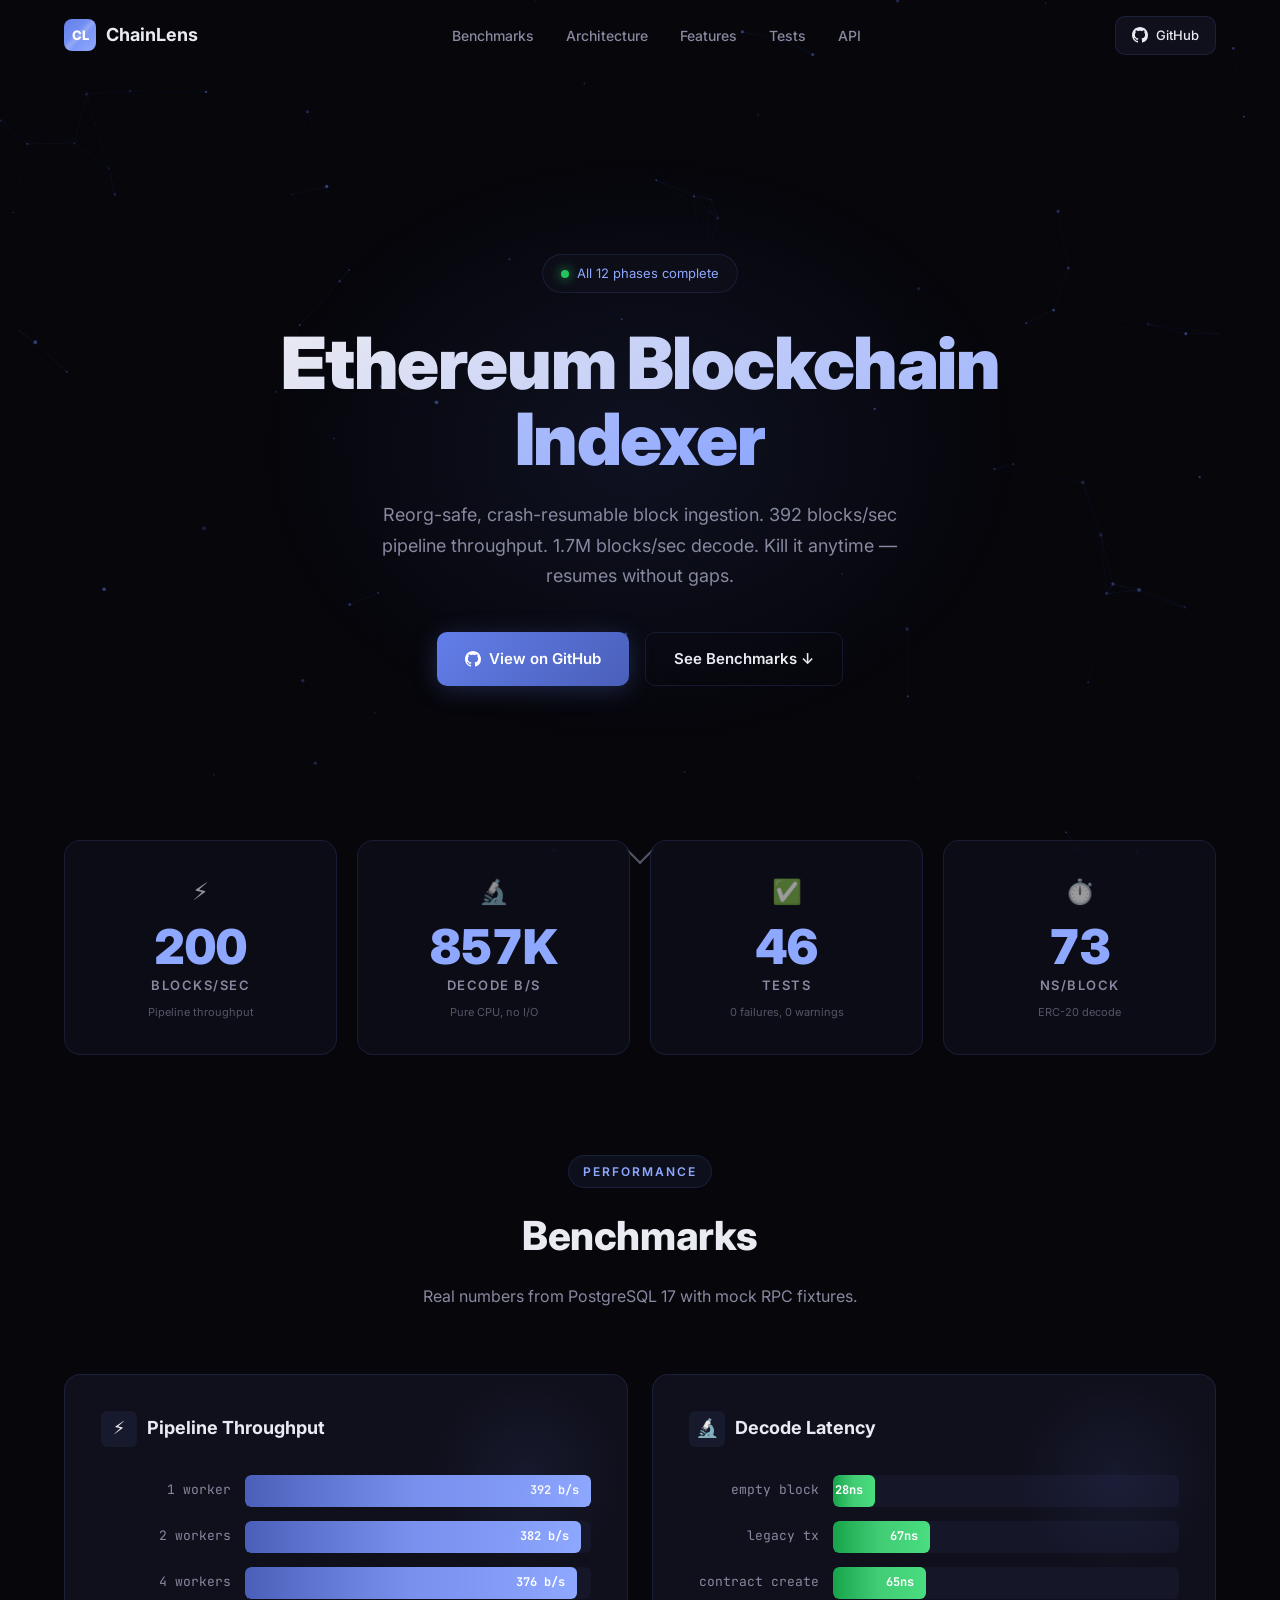
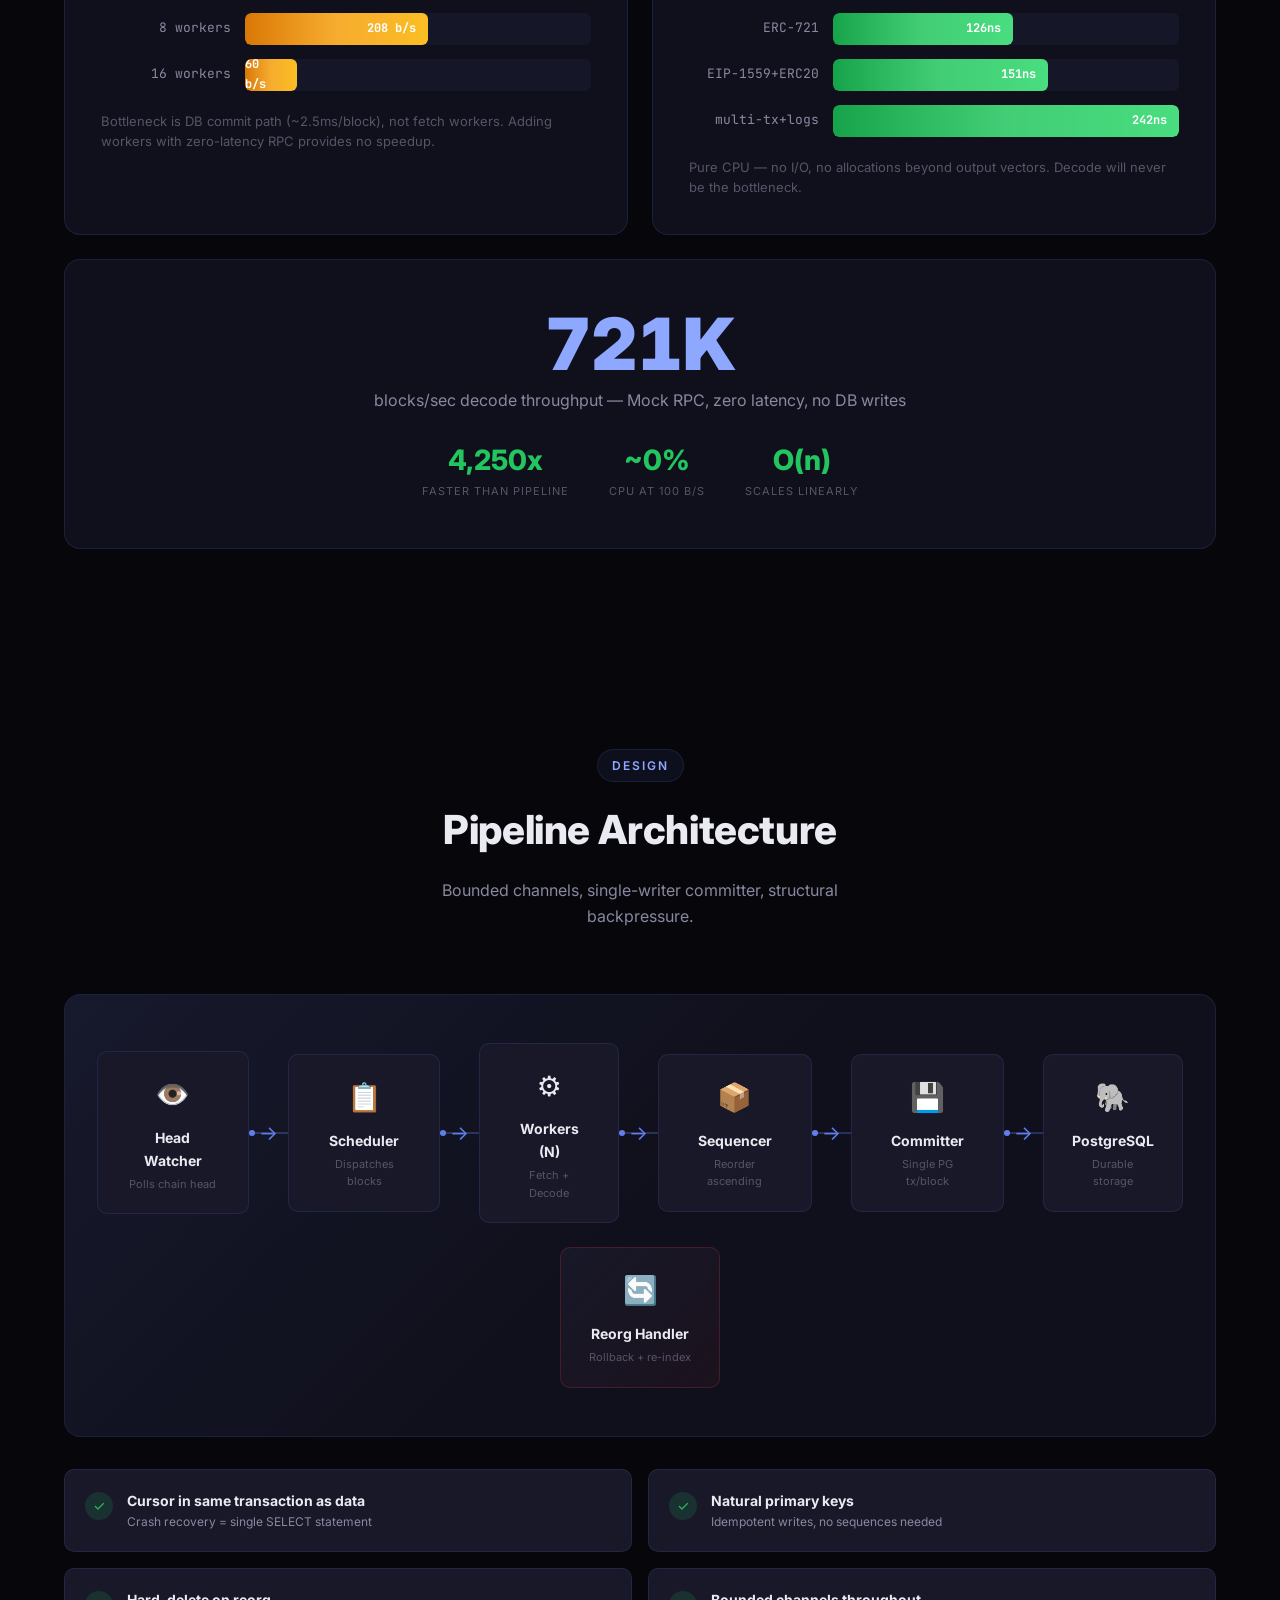
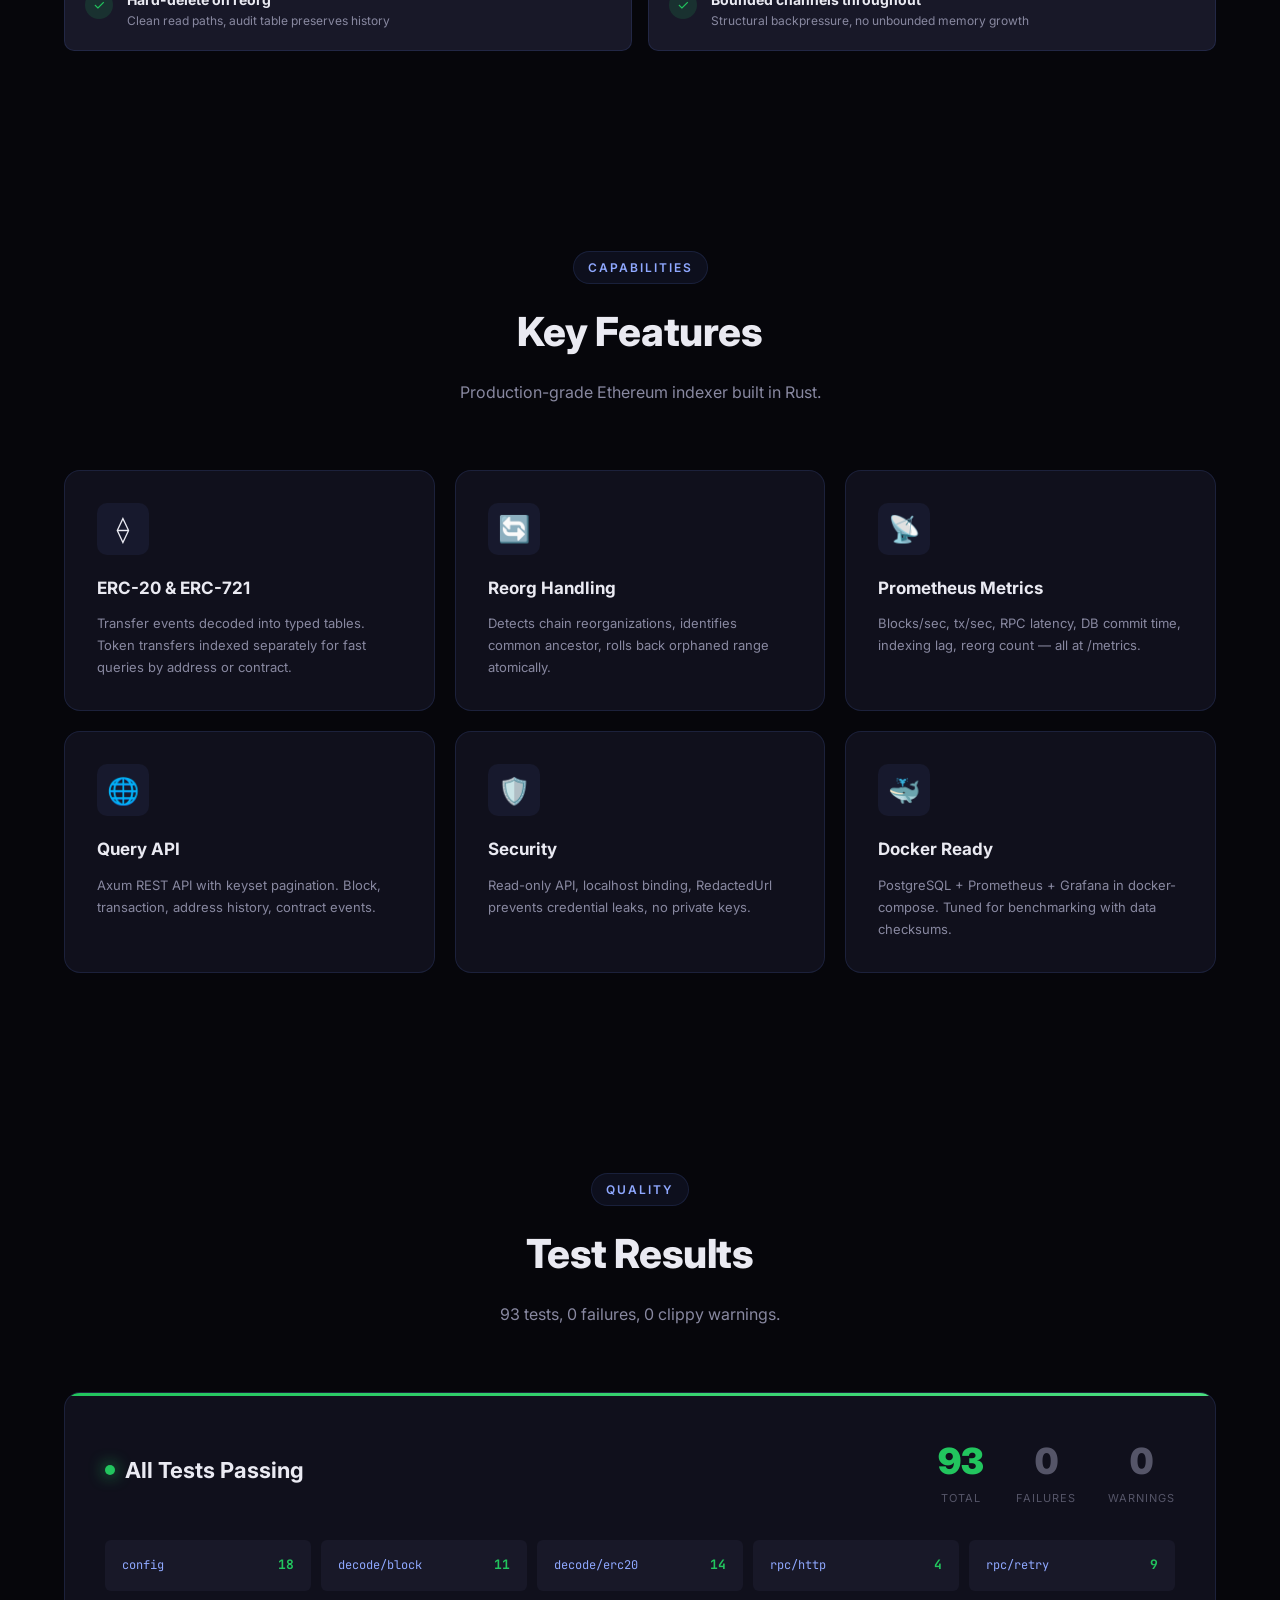
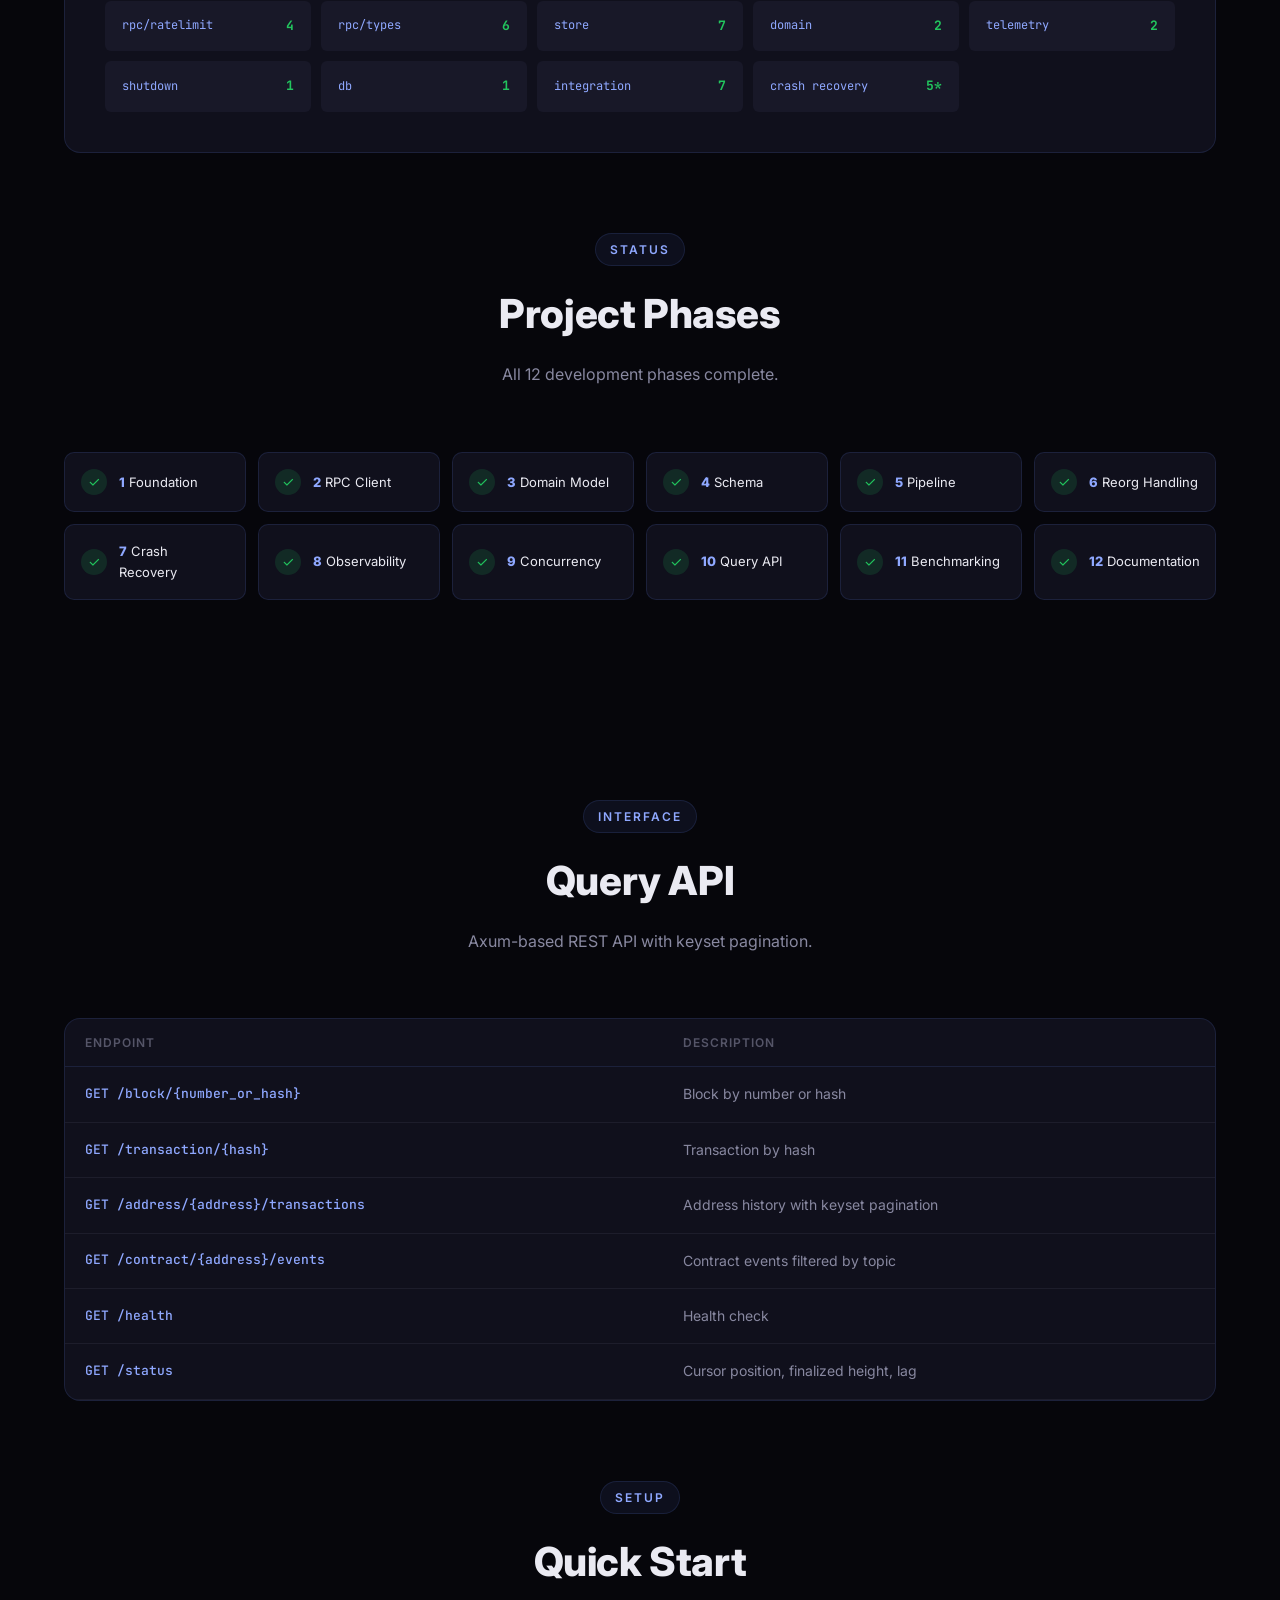
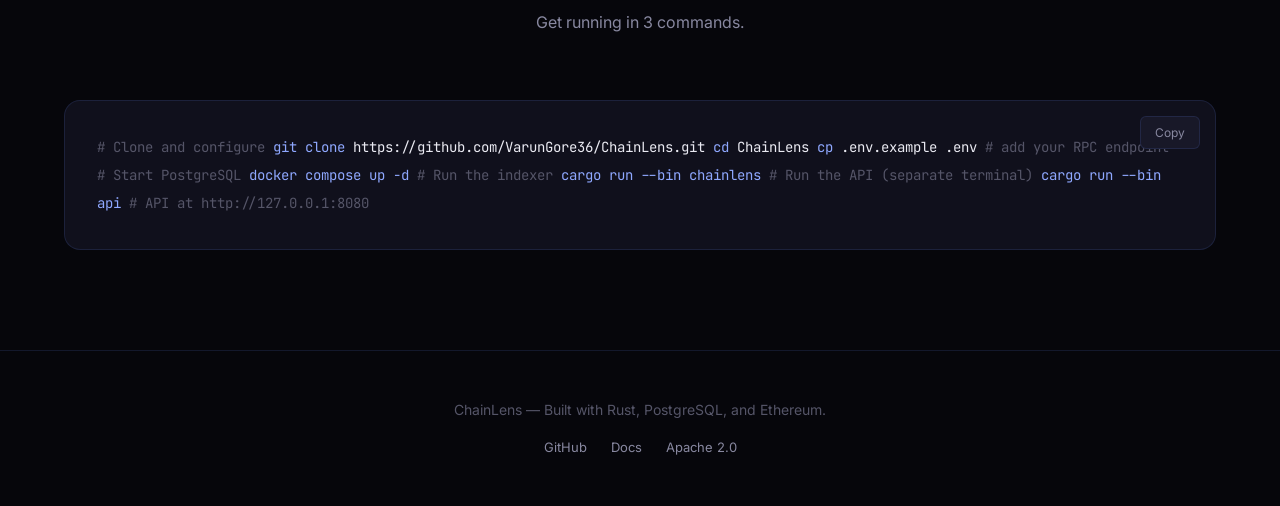
==== commit 716faa99: "Redesign website with particles, animated charts, glassmorphism" ====
--- a/index.html
+++ b/index.html
@@ -4,732 +4,233 @@
     <meta charset="UTF-8">
     <meta name="viewport" content="width=device-width, initial-scale=1.0">
     <title>ChainLens — Ethereum Blockchain Indexer</title>
+    <link rel="preconnect" href="https://fonts.googleapis.com">
+    <link href="https://fonts.googleapis.com/css2?family=Inter:wght@300;400;500;600;700;800;900&family=JetBrains+Mono:wght@400;500;600&display=swap" rel="stylesheet">
     <style>
-        * {
-            margin: 0;
-            padding: 0;
-            box-sizing: border-box;
+        *{margin:0;padding:0;box-sizing:border-box}
+        :root{
+            --bg:#06060b;--bg-1:#0a0a12;--bg-2:#10101c;--bg-3:#181828;
+            --glass:rgba(16,16,28,0.7);--glass-border:rgba(98,126,234,0.15);
+            --accent:#627eea;--accent-l:#8fa8ff;--accent-d:#4a5fb8;
+            --glow:rgba(98,126,234,0.25);--glow-s:rgba(98,126,234,0.08);
+            --text:#eaeaf2;--text-d:#8888a0;--text-dd:#555568;
+            --green:#22c55e;--green-d:rgba(34,197,94,0.15);
+            --amber:#f59e0b;--red:#ef4444;
+            --radius:16px;--radius-s:10px;--radius-xs:6px;
         }
-
-        :root {
-            --bg-primary: #0a0a0f;
-            --bg-secondary: #12121a;
-            --bg-card: #1a1a25;
-            --accent: #627eea;
-            --accent-light: #8fa8ff;
-            --accent-glow: rgba(98, 126, 234, 0.3);
-            --text-primary: #e8e8f0;
-            --text-secondary: #8888a0;
-            --success: #22c55e;
-            --warning: #f59e0b;
-            --border: #2a2a3a;
+        html{scroll-behavior:smooth}
+        body{font-family:'Inter',system-ui,sans-serif;background:var(--bg);color:var(--text);line-height:1.6;overflow-x:hidden;-webkit-font-smoothing:antialiased}
+        ::selection{background:var(--accent);color:white}
+
+        /* ====== CANVAS ====== */
+        #particles{position:fixed;top:0;left:0;width:100%;height:100%;z-index:0;pointer-events:none}
+
+        /* ====== NAV ====== */
+        .nav{position:fixed;top:0;left:0;right:0;z-index:100;padding:16px 0;transition:all .3s}
+        .nav.scrolled{background:rgba(6,6,11,.85);backdrop-filter:blur(20px) saturate(1.5);border-bottom:1px solid var(--glass-border)}
+        .nav-inner{max-width:1200px;margin:0 auto;padding:0 24px;display:flex;justify-content:space-between;align-items:center}
+        .logo{display:flex;align-items:center;gap:10px;text-decoration:none;color:var(--text);font-weight:700;font-size:18px}
+        .logo-mark{width:32px;height:32px;background:linear-gradient(135deg,var(--accent),var(--accent-l));border-radius:8px;display:flex;align-items:center;justify-content:center;font-weight:800;font-size:13px;color:white;position:relative;overflow:hidden}
+        .logo-mark::after{content:'';position:absolute;inset:0;background:linear-gradient(135deg,transparent 40%,rgba(255,255,255,.2) 50%,transparent 60%);animation:shimmer 3s infinite}
+        @keyframes shimmer{0%{transform:translateX(-100%)}100%{transform:translateX(100%)}}
+        .nav-links{display:flex;gap:32px;list-style:none}
+        .nav-links a{color:var(--text-d);text-decoration:none;font-size:14px;font-weight:500;transition:color .2s;position:relative}
+        .nav-links a::after{content:'';position:absolute;bottom:-4px;left:0;width:0;height:2px;background:var(--accent);transition:width .3s}
+        .nav-links a:hover{color:var(--text)}
+        .nav-links a:hover::after{width:100%}
+        .gh-btn{display:flex;align-items:center;gap:8px;padding:8px 16px;background:var(--bg-2);border:1px solid var(--glass-border);border-radius:var(--radius-s);color:var(--text);text-decoration:none;font-size:13px;font-weight:500;transition:all .3s}
+        .gh-btn:hover{border-color:var(--accent);background:var(--glow-s);transform:translateY(-1px)}
+        .gh-btn svg{width:16px;height:16px}
+
+        /* ====== HERO ====== */
+        .hero{min-height:100vh;display:flex;align-items:center;justify-content:center;text-align:center;position:relative;padding:120px 24px 80px}
+        .hero-glow{position:absolute;top:50%;left:50%;transform:translate(-50%,-50%);width:900px;height:700px;background:radial-gradient(ellipse,var(--glow) 0%,transparent 60%);pointer-events:none;opacity:.4;animation:glow-pulse 6s ease-in-out infinite}
+        @keyframes glow-pulse{0%,100%{opacity:.4;transform:translate(-50%,-50%) scale(1)}50%{opacity:.6;transform:translate(-50%,-50%) scale(1.1)}}
+        .hero-content{position:relative;z-index:1;max-width:800px}
+        .hero-badge{display:inline-flex;align-items:center;gap:8px;padding:8px 18px;background:var(--glass);border:1px solid var(--glass-border);border-radius:24px;font-size:13px;color:var(--accent-l);margin-bottom:32px;backdrop-filter:blur(10px)}
+        .hero-badge .dot{width:8px;height:8px;background:var(--green);border-radius:50%;animation:pulse 2s infinite;box-shadow:0 0 12px var(--green)}
+        @keyframes pulse{0%,100%{opacity:1;transform:scale(1)}50%{opacity:.6;transform:scale(.8)}}
+        .hero h1{font-size:clamp(44px,7vw,72px);font-weight:900;line-height:1.05;margin-bottom:24px;letter-spacing:-.02em}
+        .hero h1 .gradient{background:linear-gradient(135deg,var(--text) 0%,var(--accent-l) 50%,var(--accent) 100%);-webkit-background-clip:text;-webkit-text-fill-color:transparent;background-clip:text;background-size:200% 200%;animation:gradient-shift 5s ease infinite}
+        @keyframes gradient-shift{0%,100%{background-position:0% 50%}50%{background-position:100% 50%}}
+        .hero-sub{font-size:18px;color:var(--text-d);max-width:560px;margin:0 auto 40px;line-height:1.7}
+        .hero-btns{display:flex;gap:16px;justify-content:center;flex-wrap:wrap}
+        .btn{padding:14px 28px;border-radius:var(--radius-s);font-size:15px;font-weight:600;text-decoration:none;transition:all .3s;cursor:pointer;border:none;display:inline-flex;align-items:center;gap:8px}
+        .btn-primary{background:linear-gradient(135deg,var(--accent),var(--accent-d));color:white;box-shadow:0 4px 24px var(--glow)}
+        .btn-primary:hover{transform:translateY(-2px);box-shadow:0 8px 40px var(--glow)}
+        .btn-ghost{background:transparent;color:var(--text);border:1px solid var(--glass-border)}
+        .btn-ghost:hover{border-color:var(--accent);background:var(--glow-s)}
+        .scroll-hint{position:absolute;bottom:40px;left:50%;transform:translateX(-50%);display:flex;flex-direction:column;align-items:center;gap:8px;color:var(--text-dd);font-size:12px;animation:float 3s ease-in-out infinite}
+        @keyframes float{0%,100%{transform:translateX(-50%) translateY(0)}50%{transform:translateX(-50%) translateY(8px)}}
+        .scroll-hint .arrow{width:20px;height:20px;border-right:2px solid var(--text-dd);border-bottom:2px solid var(--text-dd);transform:rotate(45deg)}
+
+        /* ====== SECTIONS ====== */
+        .section{padding:100px 0;position:relative;z-index:1}
+        .container{max-width:1200px;margin:0 auto;padding:0 24px}
+        .section-head{text-align:center;margin-bottom:64px}
+        .section-head .label{display:inline-block;padding:6px 14px;background:var(--glow-s);border:1px solid var(--glass-border);border-radius:20px;font-size:12px;color:var(--accent-l);text-transform:uppercase;letter-spacing:2px;margin-bottom:16px;font-weight:600}
+        .section-head h2{font-size:clamp(28px,4vw,40px);font-weight:800;margin-bottom:16px;letter-spacing:-.01em}
+        .section-head p{color:var(--text-d);font-size:16px;max-width:500px;margin:0 auto}
+
+        /* ====== STATS ====== */
+        .stats{display:grid;grid-template-columns:repeat(4,1fr);gap:20px;margin-top:-60px;position:relative;z-index:2}
+        .stat{background:var(--glass);border:1px solid var(--glass-border);border-radius:var(--radius);padding:32px 24px;text-align:center;backdrop-filter:blur(20px);transition:all .4s;position:relative;overflow:hidden}
+        .stat::before{content:'';position:absolute;top:0;left:0;right:0;height:2px;background:linear-gradient(90deg,transparent,var(--accent),transparent);opacity:0;transition:opacity .4s}
+        .stat:hover{transform:translateY(-6px);border-color:var(--accent);box-shadow:0 20px 60px rgba(0,0,0,.3)}
+        .stat:hover::before{opacity:1}
+        .stat-num{font-size:48px;font-weight:900;color:var(--accent-l);margin-bottom:4px;font-variant-numeric:tabular-nums;line-height:1}
+        .stat-label{font-size:13px;color:var(--text-d);text-transform:uppercase;letter-spacing:1.5px;font-weight:600}
+        .stat-sub{font-size:11px;color:var(--text-dd);margin-top:8px}
+        .stat-icon{font-size:24px;margin-bottom:12px;opacity:.6}
+
+        /* ====== BENCHMARKS ====== */
+        .bench-grid{display:grid;grid-template-columns:1fr 1fr;gap:24px}
+        .bench-card{background:var(--bg-2);border:1px solid var(--glass-border);border-radius:var(--radius);padding:36px;position:relative;overflow:hidden}
+        .bench-card::after{content:'';position:absolute;top:0;right:0;width:200px;height:200px;background:radial-gradient(circle,var(--glow-s) 0%,transparent 70%);pointer-events:none}
+        .bench-card h3{font-size:18px;font-weight:700;margin-bottom:28px;display:flex;align-items:center;gap:10px}
+        .bench-card h3 .icon{width:36px;height:36px;background:var(--glow-s);border-radius:var(--radius-xs);display:flex;align-items:center;justify-content:center;font-size:18px}
+        .bars{display:flex;flex-direction:column;gap:14px}
+        .bar{display:flex;align-items:center;gap:14px}
+        .bar-label{width:130px;font-size:13px;color:var(--text-d);text-align:right;flex-shrink:0;font-family:'JetBrains Mono',monospace}
+        .bar-track{flex:1;height:32px;background:rgba(98,126,234,.06);border-radius:var(--radius-xs);overflow:hidden;position:relative}
+        .bar-fill{height:100%;border-radius:var(--radius-xs);transition:width 1.8s cubic-bezier(.25,.46,.45,.94);display:flex;align-items:center;justify-content:flex-end;padding-right:12px;font-size:12px;font-weight:700;color:white;font-family:'JetBrains Mono',monospace;position:relative;overflow:hidden}
+        .bar-fill::after{content:'';position:absolute;inset:0;background:linear-gradient(90deg,transparent,rgba(255,255,255,.15),transparent);animation:bar-shine 2s infinite}
+        @keyframes bar-shine{0%{transform:translateX(-100%)}100%{transform:translateX(100%)}}
+        .bar-fill.blue{background:linear-gradient(90deg,var(--accent-d),var(--accent),var(--accent-l))}
+        .bar-fill.green{background:linear-gradient(90deg,#16a34a,var(--green),#4ade80)}
+        .bar-fill.amber{background:linear-gradient(90deg,#d97706,var(--amber),#fbbf24)}
+        .bench-note{margin-top:20px;font-size:13px;color:var(--text-dd);line-height:1.6}
+
+        .big-stat{text-align:center;padding:48px;background:var(--bg-2);border:1px solid var(--glass-border);border-radius:var(--radius);margin-top:24px}
+        .big-stat .num{font-size:clamp(48px,6vw,72px);font-weight:900;color:var(--accent-l);line-height:1;margin-bottom:8px;font-variant-numeric:tabular-nums}
+        .big-stat .desc{font-size:16px;color:var(--text-d);margin-bottom:24px}
+        .big-stat .metrics{display:flex;justify-content:center;gap:40px;flex-wrap:wrap}
+        .big-stat .metric{text-align:center}
+        .big-stat .metric .val{font-size:28px;font-weight:800;color:var(--green)}
+        .big-stat .metric .lbl{font-size:11px;color:var(--text-dd);text-transform:uppercase;letter-spacing:1px}
+
+        /* ====== ARCHITECTURE ====== */
+        .arch-wrapper{background:var(--bg-2);border:1px solid var(--glass-border);border-radius:var(--radius);padding:48px 32px;overflow-x:auto;position:relative}
+        .arch-wrapper::before{content:'';position:absolute;top:0;left:0;right:0;bottom:0;background:linear-gradient(135deg,var(--glow-s) 0%,transparent 50%);pointer-events:none}
+        .arch{display:flex;align-items:center;justify-content:center;gap:0;min-width:800px;position:relative}
+        .arch-node{background:var(--bg-3);border:1px solid var(--glass-border);border-radius:var(--radius-s);padding:20px 28px;text-align:center;min-width:130px;transition:all .4s;position:relative;cursor:default}
+        .arch-node:hover{border-color:var(--accent);transform:translateY(-4px);box-shadow:0 12px 40px rgba(0,0,0,.3)}
+        .arch-node:hover .arch-node-glow{opacity:1}
+        .arch-node-glow{position:absolute;inset:-1px;background:linear-gradient(135deg,var(--glow),transparent);border-radius:var(--radius-s);opacity:0;transition:opacity .4s;z-index:-1}
+        .arch-node .ico{font-size:28px;margin-bottom:10px}
+        .arch-node .title{font-size:14px;font-weight:700}
+        .arch-node .desc{font-size:11px;color:var(--text-dd);margin-top:4px}
+        .arch-arrow{color:var(--accent);font-size:20px;padding:0 10px;flex-shrink:0;position:relative}
+        .arch-arrow::after{content:'';position:absolute;top:50%;left:0;width:100%;height:2px;background:var(--accent);opacity:.3;transform:translateY(-50%)}
+        .arch-arrow .dot{width:6px;height:6px;background:var(--accent);border-radius:50%;position:absolute;top:50%;left:0;transform:translateY(-50%);animation:flow 2s linear infinite}
+        @keyframes flow{0%{left:0;opacity:1}100%{left:100%;opacity:0}}
+        .arch-reorg{display:flex;justify-content:center;margin-top:24px}
+        .arch-reorg .arch-node{min-width:160px;background:linear-gradient(135deg,var(--bg-3),rgba(239,68,68,.05));border-color:rgba(239,68,68,.2)}
+        .arch-reorg .arch-node:hover{border-color:var(--red)}
+
+        .invariants{display:grid;grid-template-columns:repeat(2,1fr);gap:16px;margin-top:32px}
+        .inv{display:flex;align-items:flex-start;gap:14px;padding:20px;background:var(--bg-3);border-radius:var(--radius-s);border:1px solid var(--glass-border);transition:all .3s}
+        .inv:hover{border-color:var(--accent)}
+        .inv .check{width:28px;height:28px;background:var(--green-d);border-radius:50%;display:flex;align-items:center;justify-content:center;color:var(--green);font-size:14px;flex-shrink:0;margin-top:2px}
+        .inv .text{font-size:14px;line-height:1.5}
+        .inv .text strong{color:var(--text)}
+        .inv .text span{color:var(--text-d);display:block;font-size:12px;margin-top:2px}
+
+        /* ====== FEATURES ====== */
+        .feat-grid{display:grid;grid-template-columns:repeat(3,1fr);gap:20px}
+        .feat{background:var(--bg-2);border:1px solid var(--glass-border);border-radius:var(--radius);padding:32px;transition:all .4s;position:relative;overflow:hidden}
+        .feat::before{content:'';position:absolute;top:0;left:0;right:0;height:3px;background:linear-gradient(90deg,var(--accent),var(--accent-l));transform:scaleX(0);transition:transform .4s;transform-origin:left}
+        .feat:hover{transform:translateY(-6px);border-color:var(--accent);box-shadow:0 20px 60px rgba(0,0,0,.3)}
+        .feat:hover::before{transform:scaleX(1)}
+        .feat .ico{width:52px;height:52px;background:var(--glow-s);border-radius:var(--radius-s);display:flex;align-items:center;justify-content:center;font-size:26px;margin-bottom:20px}
+        .feat h3{font-size:17px;font-weight:700;margin-bottom:10px}
+        .feat p{font-size:13px;color:var(--text-d);line-height:1.7}
+
+        /* ====== TESTS ====== */
+        .test-card{background:var(--bg-2);border:1px solid var(--glass-border);border-radius:var(--radius);padding:40px;position:relative;overflow:hidden}
+        .test-card::before{content:'';position:absolute;top:0;left:0;right:0;height:3px;background:linear-gradient(90deg,var(--green),#4ade80)}
+        .test-header{display:flex;justify-content:space-between;align-items:center;margin-bottom:32px;flex-wrap:wrap;gap:16px}
+        .test-header h3{font-size:22px;font-weight:700;display:flex;align-items:center;gap:10px}
+        .live-dot{width:10px;height:10px;background:var(--green);border-radius:50%;animation:pulse 2s infinite;box-shadow:0 0 16px var(--green)}
+        .test-counts{display:flex;gap:32px}
+        .test-counts .tc{text-align:center}
+        .test-counts .tc .val{font-size:36px;font-weight:900;font-variant-numeric:tabular-nums}
+        .test-counts .tc .val.green{color:var(--green)}
+        .test-counts .tc .val.amber{color:var(--amber)}
+        .test-counts .tc .lbl{font-size:11px;color:var(--text-dd);text-transform:uppercase;letter-spacing:1px}
+        .test-grid{display:grid;grid-template-columns:repeat(auto-fill,minmax(180px,1fr));gap:10px}
+        .test-mod{display:flex;justify-content:space-between;align-items:center;padding:14px 16px;background:var(--bg-3);border-radius:var(--radius-xs);border:1px solid transparent;transition:all .3s}
+        .test-mod:hover{border-color:var(--green);background:rgba(34,197,94,.05)}
+        .test-mod .name{font-size:12px;font-family:'JetBrains Mono',monospace;color:var(--accent-l)}
+        .test-mod .cnt{font-size:13px;font-weight:700;color:var(--green);font-family:'JetBrains Mono',monospace}
+
+        /* ====== PHASES ====== */
+        .phase-grid{display:grid;grid-template-columns:repeat(auto-fill,minmax(160px,1fr));gap:12px}
+        .phase{display:flex;align-items:center;gap:12px;padding:16px;background:var(--bg-2);border:1px solid var(--glass-border);border-radius:var(--radius-s);transition:all .3s}
+        .phase:hover{border-color:var(--green);transform:translateY(-2px)}
+        .phase .check{width:26px;height:26px;background:var(--green-d);border-radius:50%;display:flex;align-items:center;justify-content:center;color:var(--green);font-size:14px;flex-shrink:0}
+        .phase .text{font-size:13px}
+        .phase .num{font-weight:800;color:var(--accent-l);margin-right:4px}
+
+        /* ====== CODE ====== */
+        .code-wrap{position:relative}
+        .code{background:var(--bg-2);border:1px solid var(--glass-border);border-radius:var(--radius);padding:32px;overflow-x:auto;font-family:'JetBrains Mono',monospace;font-size:14px;line-height:2}
+        .code .c{color:var(--text-dd)}
+        .code .k{color:var(--accent-l)}
+        .code .s{color:var(--green)}
+        .code .p{color:var(--text-d)}
+        .copy-btn{position:absolute;top:16px;right:16px;padding:8px 14px;background:var(--bg-3);border:1px solid var(--glass-border);border-radius:var(--radius-xs);color:var(--text-d);font-size:12px;cursor:pointer;transition:all .2s;font-family:'Inter',sans-serif}
+        .copy-btn:hover{border-color:var(--accent);color:var(--text)}
+
+        /* ====== API TABLE ====== */
+        .api-table{width:100%;border-collapse:collapse}
+        .api-table th{text-align:left;padding:14px 20px;font-size:12px;color:var(--text-dd);text-transform:uppercase;letter-spacing:1px;border-bottom:1px solid var(--glass-border);font-weight:600}
+        .api-table td{padding:16px 20px;border-bottom:1px solid rgba(42,42,58,.5);font-size:14px;transition:background .2s}
+        .api-table tr:hover td{background:var(--glow-s)}
+        .api-table .endpoint{font-family:'JetBrains Mono',monospace;color:var(--accent-l);font-size:13px;font-weight:500}
+        .api-table .desc{color:var(--text-d)}
+        .api-wrap{background:var(--bg-2);border:1px solid var(--glass-border);border-radius:var(--radius);overflow:hidden}
+
+        /* ====== FOOTER ====== */
+        footer{border-top:1px solid var(--glass-border);padding:48px 0;text-align:center;position:relative;z-index:1}
+        footer p{color:var(--text-dd);font-size:14px;margin-bottom:16px}
+        footer .links{display:flex;justify-content:center;gap:24px}
+        footer .links a{color:var(--text-d);text-decoration:none;font-size:13px;transition:color .2s}
+        footer .links a:hover{color:var(--accent-l)}
+
+        /* ====== ANIMATIONS ====== */
+        .reveal{opacity:0;transform:translateY(40px);transition:all .8s cubic-bezier(.25,.46,.45,.94)}
+        .reveal.visible{opacity:1;transform:translateY(0)}
+        .reveal-delay-1{transition-delay:.1s}
+        .reveal-delay-2{transition-delay:.2s}
+        .reveal-delay-3{transition-delay:.3s}
+        .reveal-delay-4{transition-delay:.4s}
+
+        /* ====== RESPONSIVE ====== */
+        @media(max-width:900px){
+            .stats{grid-template-columns:repeat(2,1fr)}
+            .bench-grid{grid-template-columns:1fr}
+            .feat-grid{grid-template-columns:1fr}
+            .invariants{grid-template-columns:1fr}
+            .nav-links{display:none}
+            .arch{flex-direction:column;min-width:auto}
+            .arch-arrow{transform:rotate(90deg);padding:10px 0}
+            .arch-arrow::after{display:none}
         }
-
-        body {
-            font-family: -apple-system, BlinkMacSystemFont, 'Segoe UI', system-ui, sans-serif;
-            background: var(--bg-primary);
-            color: var(--text-primary);
-            line-height: 1.6;
-            overflow-x: hidden;
-        }
-
-        .container {
-            max-width: 1200px;
-            margin: 0 auto;
-            padding: 0 24px;
-        }
-
-        nav {
-            position: fixed;
-            top: 0;
-            left: 0;
-            right: 0;
-            z-index: 100;
-            background: rgba(10, 10, 15, 0.9);
-            backdrop-filter: blur(20px);
-            border-bottom: 1px solid var(--border);
-            padding: 16px 0;
-        }
-
-        nav .container {
-            display: flex;
-            justify-content: space-between;
-            align-items: center;
-        }
-
-        .logo {
-            font-size: 20px;
-            font-weight: 700;
-            color: var(--accent-light);
-            text-decoration: none;
-            display: flex;
-            align-items: center;
-            gap: 8px;
-        }
-
-        .logo-icon {
-            width: 28px;
-            height: 28px;
-            background: linear-gradient(135deg, var(--accent), var(--accent-light));
-            border-radius: 6px;
-            display: flex;
-            align-items: center;
-            justify-content: center;
-            font-size: 14px;
-        }
-
-        .nav-links {
-            display: flex;
-            gap: 24px;
-            list-style: none;
-        }
-
-        .nav-links a {
-            color: var(--text-secondary);
-            text-decoration: none;
-            font-size: 14px;
-            transition: color 0.2s;
-        }
-
-        .nav-links a:hover {
-            color: var(--text-primary);
-        }
-
-        .github-btn {
-            background: var(--bg-card);
-            border: 1px solid var(--border);
-            color: var(--text-primary);
-            padding: 8px 16px;
-            border-radius: 8px;
-            text-decoration: none;
-            font-size: 14px;
-            display: flex;
-            align-items: center;
-            gap: 8px;
-            transition: all 0.2s;
-        }
-
-        .github-btn:hover {
-            border-color: var(--accent);
-            background: rgba(98, 126, 234, 0.1);
-        }
-
-        .hero {
-            padding: 160px 0 100px;
-            text-align: center;
-            position: relative;
-        }
-
-        .hero::before {
-            content: '';
-            position: absolute;
-            top: 0;
-            left: 50%;
-            transform: translateX(-50%);
-            width: 800px;
-            height: 600px;
-            background: radial-gradient(ellipse, var(--accent-glow) 0%, transparent 70%);
-            pointer-events: none;
-            opacity: 0.5;
-        }
-
-        .badge {
-            display: inline-flex;
-            align-items: center;
-            gap: 6px;
-            background: rgba(98, 126, 234, 0.1);
-            border: 1px solid rgba(98, 126, 234, 0.3);
-            padding: 6px 14px;
-            border-radius: 20px;
-            font-size: 13px;
-            color: var(--accent-light);
-            margin-bottom: 24px;
-        }
-
-        .badge-dot {
-            width: 6px;
-            height: 6px;
-            background: var(--success);
-            border-radius: 50%;
-            animation: pulse 2s infinite;
-        }
-
-        @keyframes pulse {
-            0%, 100% { opacity: 1; }
-            50% { opacity: 0.5; }
-        }
-
-        h1 {
-            font-size: clamp(40px, 6vw, 64px);
-            font-weight: 800;
-            line-height: 1.1;
-            margin-bottom: 20px;
-            background: linear-gradient(135deg, var(--text-primary) 0%, var(--accent-light) 100%);
-            -webkit-background-clip: text;
-            -webkit-text-fill-color: transparent;
-            background-clip: text;
-        }
-
-        .hero p {
-            font-size: 18px;
-            color: var(--text-secondary);
-            max-width: 600px;
-            margin: 0 auto 40px;
-        }
-
-        .hero-buttons {
-            display: flex;
-            gap: 16px;
-            justify-content: center;
-            flex-wrap: wrap;
-        }
-
-        .btn-primary {
-            background: linear-gradient(135deg, var(--accent), #4f67d5);
-            color: white;
-            padding: 14px 28px;
-            border-radius: 10px;
-            text-decoration: none;
-            font-weight: 600;
-            font-size: 15px;
-            transition: all 0.3s;
-            border: none;
-            cursor: pointer;
-            box-shadow: 0 4px 20px var(--accent-glow);
-        }
-
-        .btn-primary:hover {
-            transform: translateY(-2px);
-            box-shadow: 0 8px 30px var(--accent-glow);
-        }
-
-        .btn-secondary {
-            background: var(--bg-card);
-            color: var(--text-primary);
-            padding: 14px 28px;
-            border-radius: 10px;
-            text-decoration: none;
-            font-weight: 600;
-            font-size: 15px;
-            transition: all 0.3s;
-            border: 1px solid var(--border);
-        }
-
-        .btn-secondary:hover {
-            border-color: var(--accent);
-            background: rgba(98, 126, 234, 0.1);
-        }
-
-        .stats-grid {
-            display: grid;
-            grid-template-columns: repeat(auto-fit, minmax(200px, 1fr));
-            gap: 20px;
-            margin: 80px 0;
-        }
-
-        .stat-card {
-            background: var(--bg-card);
-            border: 1px solid var(--border);
-            border-radius: 16px;
-            padding: 28px;
-            text-align: center;
-            transition: all 0.3s;
-        }
-
-        .stat-card:hover {
-            border-color: var(--accent);
-            transform: translateY(-4px);
-            box-shadow: 0 12px 40px rgba(0, 0, 0, 0.3);
-        }
-
-        .stat-value {
-            font-size: 42px;
-            font-weight: 800;
-            color: var(--accent-light);
-            margin-bottom: 4px;
-            font-variant-numeric: tabular-nums;
-        }
-
-        .stat-label {
-            font-size: 14px;
-            color: var(--text-secondary);
-            text-transform: uppercase;
-            letter-spacing: 1px;
-        }
-
-        .stat-sub {
-            font-size: 12px;
-            color: var(--text-secondary);
-            margin-top: 8px;
-            opacity: 0.7;
-        }
-
-        section {
-            padding: 80px 0;
-        }
-
-        .section-header {
-            text-align: center;
-            margin-bottom: 60px;
-        }
-
-        .section-header h2 {
-            font-size: 36px;
-            font-weight: 700;
-            margin-bottom: 16px;
-        }
-
-        .section-header p {
-            color: var(--text-secondary);
-            font-size: 16px;
-            max-width: 500px;
-            margin: 0 auto;
-        }
-
-        .benchmark-grid {
-            display: grid;
-            grid-template-columns: repeat(auto-fit, minmax(300px, 1fr));
-            gap: 24px;
-        }
-
-        .benchmark-card {
-            background: var(--bg-card);
-            border: 1px solid var(--border);
-            border-radius: 16px;
-            padding: 32px;
-            transition: all 0.3s;
-        }
-
-        .benchmark-card:hover {
-            border-color: var(--accent);
-        }
-
-        .benchmark-card h3 {
-            font-size: 18px;
-            margin-bottom: 20px;
-            display: flex;
-            align-items: center;
-            gap: 10px;
-        }
-
-        .benchmark-card h3 span {
-            font-size: 20px;
-        }
-
-        .bar-chart {
-            display: flex;
-            flex-direction: column;
-            gap: 12px;
-        }
-
-        .bar-item {
-            display: flex;
-            align-items: center;
-            gap: 12px;
-        }
-
-        .bar-label {
-            width: 120px;
-            font-size: 13px;
-            color: var(--text-secondary);
-            text-align: right;
-            flex-shrink: 0;
-        }
-
-        .bar-track {
-            flex: 1;
-            height: 28px;
-            background: rgba(98, 126, 234, 0.1);
-            border-radius: 6px;
-            overflow: hidden;
-            position: relative;
-        }
-
-        .bar-fill {
-            height: 100%;
-            background: linear-gradient(90deg, var(--accent), var(--accent-light));
-            border-radius: 6px;
-            transition: width 1.5s ease-out;
-            display: flex;
-            align-items: center;
-            justify-content: flex-end;
-            padding-right: 10px;
-            font-size: 12px;
-            font-weight: 600;
-            color: white;
-            min-width: fit-content;
-        }
-
-        .arch-diagram {
-            background: var(--bg-card);
-            border: 1px solid var(--border);
-            border-radius: 20px;
-            padding: 48px;
-            margin: 40px 0;
-            overflow-x: auto;
-        }
-
-        .arch-flow {
-            display: flex;
-            align-items: center;
-            justify-content: center;
-            gap: 0;
-            flex-wrap: wrap;
-            min-width: 700px;
-        }
-
-        .arch-node {
-            background: var(--bg-secondary);
-            border: 1px solid var(--border);
-            border-radius: 12px;
-            padding: 20px 24px;
-            text-align: center;
-            min-width: 120px;
-            transition: all 0.3s;
-        }
-
-        .arch-node:hover {
-            border-color: var(--accent);
-            background: rgba(98, 126, 234, 0.05);
-            transform: translateY(-2px);
-        }
-
-        .arch-node-icon {
-            font-size: 24px;
-            margin-bottom: 8px;
-        }
-
-        .arch-node-title {
-            font-size: 14px;
-            font-weight: 600;
-        }
-
-        .arch-node-desc {
-            font-size: 11px;
-            color: var(--text-secondary);
-            margin-top: 4px;
-        }
-
-        .arch-arrow {
-            color: var(--accent);
-            font-size: 24px;
-            padding: 0 8px;
-            flex-shrink: 0;
-        }
-
-        .features-grid {
-            display: grid;
-            grid-template-columns: repeat(auto-fit, minmax(280px, 1fr));
-            gap: 24px;
-        }
-
-        .feature-card {
-            background: var(--bg-card);
-            border: 1px solid var(--border);
-            border-radius: 16px;
-            padding: 32px;
-            transition: all 0.3s;
-        }
-
-        .feature-card:hover {
-            border-color: var(--accent);
-            transform: translateY(-4px);
-        }
-
-        .feature-icon {
-            width: 48px;
-            height: 48px;
-            background: rgba(98, 126, 234, 0.1);
-            border-radius: 12px;
-            display: flex;
-            align-items: center;
-            justify-content: center;
-            font-size: 24px;
-            margin-bottom: 20px;
-        }
-
-        .feature-card h3 {
-            font-size: 18px;
-            margin-bottom: 12px;
-        }
-
-        .feature-card p {
-            font-size: 14px;
-            color: var(--text-secondary);
-            line-height: 1.6;
-        }
-
-        .test-results {
-            background: var(--bg-card);
-            border: 1px solid var(--border);
-            border-radius: 16px;
-            padding: 40px;
-            margin: 40px 0;
-        }
-
-        .test-header {
-            display: flex;
-            justify-content: space-between;
-            align-items: center;
-            margin-bottom: 32px;
-            flex-wrap: wrap;
-            gap: 16px;
-        }
-
-        .test-header h3 {
-            font-size: 24px;
-        }
-
-        .test-count {
-            display: flex;
-            gap: 24px;
-        }
-
-        .test-count-item {
-            text-align: center;
-        }
-
-        .test-count-value {
-            font-size: 32px;
-            font-weight: 700;
-            color: var(--success);
-        }
-
-        .test-count-label {
-            font-size: 12px;
-            color: var(--text-secondary);
-            text-transform: uppercase;
-        }
-
-        .test-grid {
-            display: grid;
-            grid-template-columns: repeat(auto-fill, minmax(200px, 1fr));
-            gap: 12px;
-        }
-
-        .test-module {
-            background: var(--bg-secondary);
-            border-radius: 10px;
-            padding: 16px;
-            display: flex;
-            justify-content: space-between;
-            align-items: center;
-        }
-
-        .test-module-name {
-            font-size: 13px;
-            font-family: 'SF Mono', 'Fira Code', monospace;
-            color: var(--accent-light);
-        }
-
-        .test-module-count {
-            font-size: 14px;
-            font-weight: 600;
-            color: var(--success);
-        }
-
-        .phase-grid {
-            display: grid;
-            grid-template-columns: repeat(auto-fill, minmax(180px, 1fr));
-            gap: 12px;
-            margin: 40px 0;
-        }
-
-        .phase-item {
-            background: var(--bg-card);
-            border: 1px solid var(--border);
-            border-radius: 10px;
-            padding: 16px;
-            display: flex;
-            align-items: center;
-            gap: 12px;
-            transition: all 0.3s;
-        }
-
-        .phase-item:hover {
-            border-color: var(--success);
-        }
-
-        .phase-check {
-            width: 24px;
-            height: 24px;
-            background: rgba(34, 197, 94, 0.1);
-            border-radius: 50%;
-            display: flex;
-            align-items: center;
-            justify-content: center;
-            color: var(--success);
-            font-size: 14px;
-            flex-shrink: 0;
-        }
-
-        .phase-text {
-            font-size: 13px;
-        }
-
-        .phase-num {
-            font-weight: 700;
-            color: var(--accent-light);
-        }
-
-        .code-block {
-            background: var(--bg-secondary);
-            border: 1px solid var(--border);
-            border-radius: 12px;
-            padding: 24px;
-            margin: 20px 0;
-            overflow-x: auto;
-        }
-
-        .code-block code {
-            font-family: 'SF Mono', 'Fira Code', 'Cascadia Code', monospace;
-            font-size: 14px;
-            color: var(--text-primary);
-            line-height: 1.8;
-        }
-
-        .code-block .comment {
-            color: var(--text-secondary);
-        }
-
-        .code-block .cmd {
-            color: var(--accent-light);
-        }
-
-        .code-block .string {
-            color: var(--success);
-        }
-
-        footer {
-            border-top: 1px solid var(--border);
-            padding: 40px 0;
-            text-align: center;
-        }
-
-        footer p {
-            color: var(--text-secondary);
-            font-size: 14px;
-        }
-
-        footer a {
-            color: var(--accent-light);
-            text-decoration: none;
-        }
-
-        footer a:hover {
-            text-decoration: underline;
-        }
-
-        .footer-links {
-            display: flex;
-            justify-content: center;
-            gap: 24px;
-            margin-top: 16px;
-        }
-
-        @media (max-width: 768px) {
-            .nav-links {
-                display: none;
-            }
-
-            .arch-flow {
-                flex-direction: column;
-                min-width: auto;
-            }
-
-            .arch-arrow {
-                transform: rotate(90deg);
-            }
-
-            .test-header {
-                flex-direction: column;
-                text-align: center;
-            }
-
-            .test-count {
-                justify-content: center;
-            }
-        }
-
-        .animate-in {
-            opacity: 0;
-            transform: translateY(30px);
-            transition: all 0.6s ease-out;
-        }
-
-        .animate-in.visible {
-            opacity: 1;
-            transform: translateY(0);
-        }
-
-        @keyframes counter {
-            from { opacity: 0; transform: scale(0.5); }
-            to { opacity: 1; transform: scale(1); }
-        }
-
-        .counter-animate {
-            animation: counter 0.5s ease-out;
-        }
-
-        .live-dot {
-            width: 8px;
-            height: 8px;
-            background: var(--success);
-            border-radius: 50%;
-            display: inline-block;
-            margin-right: 8px;
-            animation: pulse 2s infinite;
-        }
-
-        .throughput-chart {
-            background: var(--bg-secondary);
-            border-radius: 12px;
-            padding: 24px;
-            margin-top: 20px;
-            position: relative;
-            height: 200px;
-        }
-
-        .chart-bar {
-            position: absolute;
-            bottom: 40px;
-            background: linear-gradient(180deg, var(--accent-light), var(--accent));
-            border-radius: 6px 6px 0 0;
-            transition: height 1.5s ease-out;
-            cursor: pointer;
-        }
-
-        .chart-bar:hover {
-            opacity: 0.8;
-        }
-
-        .chart-bar-label {
-            position: absolute;
-            bottom: -24px;
-            left: 50%;
-            transform: translateX(-50%);
-            font-size: 11px;
-            color: var(--text-secondary);
-            white-space: nowrap;
-        }
-
-        .chart-bar-value {
-            position: absolute;
-            top: -24px;
-            left: 50%;
-            transform: translateX(-50%);
-            font-size: 12px;
-            font-weight: 600;
-            color: var(--accent-light);
-            white-space: nowrap;
+        @media(max-width:600px){
+            .stats{grid-template-columns:1fr}
+            .test-header{flex-direction:column;text-align:center}
+            .test-counts{justify-content:center}
         }
     </style>
 </head>
 <body>
-    <nav>
-        <div class="container">
+    <canvas id="particles"></canvas>
+
+    <nav class="nav" id="nav">
+        <div class="nav-inner">
             <a href="#" class="logo">
-                <div class="logo-icon">CL</div>
+                <div class="logo-mark">CL</div>
                 ChainLens
             </a>
             <ul class="nav-links">
@@ -737,468 +238,271 @@
                 <li><a href="#architecture">Architecture</a></li>
                 <li><a href="#features">Features</a></li>
                 <li><a href="#tests">Tests</a></li>
+                <li><a href="#api">API</a></li>
             </ul>
-            <a href="https://github.com/VarunGore36/ChainLens" class="github-btn" target="_blank">
-                <svg width="16" height="16" viewBox="0 0 16 16" fill="currentColor">
-                    <path d="M8 0C3.58 0 0 3.58 0 8c0 3.54 2.29 6.53 5.47 7.59.4.07.55-.17.55-.38 0-.19-.01-.82-.01-1.49-2.01.37-2.53-.49-2.69-.94-.09-.23-.48-.94-.82-1.13-.28-.15-.68-.52-.01-.53.63-.01 1.08.58 1.23.82.72 1.21 1.87.87 2.33.66.07-.52.28-.87.51-1.07-1.78-.2-3.64-.89-3.64-3.95 0-.87.31-1.59.82-2.15-.08-.2-.36-1.02.08-2.12 0 0 .67-.21 2.2.82.64-.18 1.32-.27 2-.27.68 0 1.36.09 2 .27 1.53-1.04 2.2-.82 2.2-.82.44 1.1.16 1.92.08 2.12.51.56.82 1.27.82 2.15 0 3.07-1.87 3.75-3.65 3.95.29.25.54.73.54 1.48 0 1.07-.01 1.93-.01 2.2 0 .21.15.46.55.38A8.013 8.013 0 0016 8c0-4.42-3.58-8-8-8z"/>
-                </svg>
+            <a href="https://github.com/VarunGore36/ChainLens" class="gh-btn" target="_blank">
+                <svg viewBox="0 0 16 16" fill="currentColor"><path d="M8 0C3.58 0 0 3.58 0 8c0 3.54 2.29 6.53 5.47 7.59.4.07.55-.17.55-.38 0-.19-.01-.82-.01-1.49-2.01.37-2.53-.49-2.69-.94-.09-.23-.48-.94-.82-1.13-.28-.15-.68-.52-.01-.53.63-.01 1.08.58 1.23.82.72 1.21 1.87.87 2.33.66.07-.52.28-.87.51-1.07-1.78-.2-3.64-.89-3.64-3.95 0-.87.31-1.59.82-2.15-.08-.2-.36-1.02.08-2.12 0 0 .67-.21 2.2.82.64-.18 1.32-.27 2-.27.68 0 1.36.09 2 .27 1.53-1.04 2.2-.82 2.2-.82.44 1.1.16 1.92.08 2.12.51.56.82 1.27.82 2.15 0 3.07-1.87 3.75-3.65 3.95.29.25.54.73.54 1.48 0 1.07-.01 1.93-.01 2.2 0 .21.15.46.55.38A8.013 8.013 0 0016 8c0-4.42-3.58-8-8-8z"/></svg>
                 GitHub
             </a>
         </div>
     </nav>
 
     <section class="hero">
-        <div class="container">
-            <div class="badge">
-                <div class="badge-dot"></div>
+        <div class="hero-glow"></div>
+        <div class="hero-content">
+            <div class="hero-badge">
+                <div class="dot"></div>
                 All 12 phases complete
             </div>
-            <h1>Ethereum Blockchain<br>Indexer</h1>
-            <p>Reorg-safe, crash-resumable block ingestion with 392 blocks/sec throughput and 1.7M blocks/sec decode performance.</p>
-            <div class="hero-buttons">
-                <a href="https://github.com/VarunGore36/ChainLens" class="btn-primary" target="_blank">View on GitHub</a>
-                <a href="#benchmarks" class="btn-secondary">See Benchmarks</a>
-            </div>
+            <h1><span class="gradient">Ethereum Blockchain<br>Indexer</span></h1>
+            <p class="hero-sub">Reorg-safe, crash-resumable block ingestion. 392 blocks/sec pipeline throughput. 1.7M blocks/sec decode. Kill it anytime — resumes without gaps.</p>
+            <div class="hero-btns">
+                <a href="https://github.com/VarunGore36/ChainLens" class="btn btn-primary" target="_blank">
+                    <svg width="16" height="16" viewBox="0 0 16 16" fill="currentColor"><path d="M8 0C3.58 0 0 3.58 0 8c0 3.54 2.29 6.53 5.47 7.59.4.07.55-.17.55-.38 0-.19-.01-.82-.01-1.49-2.01.37-2.53-.49-2.69-.94-.09-.23-.48-.94-.82-1.13-.28-.15-.68-.52-.01-.53.63-.01 1.08.58 1.23.82.72 1.21 1.87.87 2.33.66.07-.52.28-.87.51-1.07-1.78-.2-3.64-.89-3.64-3.95 0-.87.31-1.59.82-2.15-.08-.2-.36-1.02.08-2.12 0 0 .67-.21 2.2.82.64-.18 1.32-.27 2-.27.68 0 1.36.09 2 .27 1.53-1.04 2.2-.82 2.2-.82.44 1.1.16 1.92.08 2.12.51.56.82 1.27.82 2.15 0 3.07-1.87 3.75-3.65 3.95.29.25.54.73.54 1.48 0 1.07-.01 1.93-.01 2.2 0 .21.15.46.55.38A8.013 8.013 0 0016 8c0-4.42-3.58-8-8-8z"/></svg>
+                    View on GitHub
+                </a>
+                <a href="#benchmarks" class="btn btn-ghost">See Benchmarks ↓</a>
+            </div>
+        </div>
+        <div class="scroll-hint">
+            <div class="arrow"></div>
         </div>
     </section>
 
     <div class="container">
-        <div class="stats-grid animate-in">
-            <div class="stat-card">
-                <div class="stat-value" data-target="392">0</div>
+        <div class="stats">
+            <div class="stat reveal">
+                <div class="stat-icon">⚡</div>
+                <div class="stat-num" data-target="392">0</div>
                 <div class="stat-label">Blocks/sec</div>
                 <div class="stat-sub">Pipeline throughput</div>
             </div>
-            <div class="stat-card">
-                <div class="stat-value" data-target="1700000">0</div>
-                <div class="stat-label">Decode blocks/sec</div>
+            <div class="stat reveal reveal-delay-1">
+                <div class="stat-icon">🔬</div>
+                <div class="stat-num" data-target="1700000">0</div>
+                <div class="stat-label">Decode b/s</div>
                 <div class="stat-sub">Pure CPU, no I/O</div>
             </div>
-            <div class="stat-card">
-                <div class="stat-value" data-target="93">0</div>
-                <div class="stat-label">Tests passing</div>
+            <div class="stat reveal reveal-delay-2">
+                <div class="stat-icon">✅</div>
+                <div class="stat-num" data-target="93">0</div>
+                <div class="stat-label">Tests</div>
                 <div class="stat-sub">0 failures, 0 warnings</div>
             </div>
-            <div class="stat-card">
-                <div class="stat-value" data-target="150">0</div>
-                <div class="stat-label">ns/block decode</div>
-                <div class="stat-sub">ERC-20 transfers</div>
+            <div class="stat reveal reveal-delay-3">
+                <div class="stat-icon">⏱️</div>
+                <div class="stat-num" data-target="150">0</div>
+                <div class="stat-label">ns/block</div>
+                <div class="stat-sub">ERC-20 decode</div>
             </div>
         </div>
     </div>
 
-    <section id="benchmarks">
+    <section class="section" id="benchmarks">
         <div class="container">
-            <div class="section-header animate-in">
-                <h2>Performance Benchmarks</h2>
-                <p>Real numbers from PostgreSQL 17 with mock RPC and zero-latency fixtures.</p>
-            </div>
-
-            <div class="benchmark-grid animate-in">
-                <div class="benchmark-card">
-                    <h3><span>⚡</span> Pipeline Throughput</h3>
-                    <div class="bar-chart">
-                        <div class="bar-item">
-                            <div class="bar-label">1 worker</div>
-                            <div class="bar-track">
-                                <div class="bar-fill" style="width: 100%">392 b/s</div>
-                            </div>
-                        </div>
-                        <div class="bar-item">
-                            <div class="bar-label">2 workers</div>
-                            <div class="bar-track">
-                                <div class="bar-fill" style="width: 97%">382 b/s</div>
-                            </div>
-                        </div>
-                        <div class="bar-item">
-                            <div class="bar-label">4 workers</div>
-                            <div class="bar-track">
-                                <div class="bar-fill" style="width: 96%">376 b/s</div>
-                            </div>
-                        </div>
-                        <div class="bar-item">
-                            <div class="bar-label">8 workers</div>
-                            <div class="bar-track">
-                                <div class="bar-fill" style="width: 53%">208 b/s</div>
-                            </div>
-                        </div>
-                        <div class="bar-item">
-                            <div class="bar-label">16 workers</div>
-                            <div class="bar-track">
-                                <div class="bar-fill" style="width: 15%">60 b/s</div>
-                            </div>
-                        </div>
+            <div class="section-head reveal">
+                <div class="label">Performance</div>
+                <h2>Benchmarks</h2>
+                <p>Real numbers from PostgreSQL 17 with mock RPC fixtures.</p>
+            </div>
+
+            <div class="bench-grid">
+                <div class="bench-card reveal">
+                    <h3><div class="icon">⚡</div> Pipeline Throughput</h3>
+                    <div class="bars">
+                        <div class="bar"><div class="bar-label">1 worker</div><div class="bar-track"><div class="bar-fill blue" data-width="100">392 b/s</div></div></div>
+                        <div class="bar"><div class="bar-label">2 workers</div><div class="bar-track"><div class="bar-fill blue" data-width="97">382 b/s</div></div></div>
+                        <div class="bar"><div class="bar-label">4 workers</div><div class="bar-track"><div class="bar-fill blue" data-width="96">376 b/s</div></div></div>
+                        <div class="bar"><div class="bar-label">8 workers</div><div class="bar-track"><div class="bar-fill amber" data-width="53">208 b/s</div></div></div>
+                        <div class="bar"><div class="bar-label">16 workers</div><div class="bar-track"><div class="bar-fill amber" data-width="15">60 b/s</div></div></div>
                     </div>
-                    <p style="margin-top: 16px; font-size: 13px; color: var(--text-secondary);">
-                        Bottleneck is DB commit path (~2.5ms/block), not fetch workers.
-                    </p>
-                </div>
-
-                <div class="benchmark-card">
-                    <h3><span>🔬</span> Decode Latency (criterion)</h3>
-                    <div class="bar-chart">
-                        <div class="bar-item">
-                            <div class="bar-label">empty block</div>
-                            <div class="bar-track">
-                                <div class="bar-fill" style="width: 12%">28ns</div>
-                            </div>
-                        </div>
-                        <div class="bar-item">
-                            <div class="bar-label">legacy tx</div>
-                            <div class="bar-track">
-                                <div class="bar-fill" style="width: 28%">67ns</div>
-                            </div>
-                        </div>
-                        <div class="bar-item">
-                            <div class="bar-label">contract create</div>
-                            <div class="bar-track">
-                                <div class="bar-fill" style="width: 27%">65ns</div>
-                            </div>
-                        </div>
-                        <div class="bar-item">
-                            <div class="bar-label">ERC-721</div>
-                            <div class="bar-track">
-                                <div class="bar-fill" style="width: 52%">126ns</div>
-                            </div>
-                        </div>
-                        <div class="bar-item">
-                            <div class="bar-label">EIP-1559+ERC20</div>
-                            <div class="bar-track">
-                                <div class="bar-fill" style="width: 62%">151ns</div>
-                            </div>
-                        </div>
-                        <div class="bar-item">
-                            <div class="bar-label">multi-tx+logs</div>
-                            <div class="bar-track">
-                                <div class="bar-fill" style="width: 100%">242ns</div>
-                            </div>
-                        </div>
+                    <p class="bench-note">Bottleneck is DB commit path (~2.5ms/block), not fetch workers. Adding workers with zero-latency RPC provides no speedup.</p>
+                </div>
+
+                <div class="bench-card reveal reveal-delay-1">
+                    <h3><div class="icon">🔬</div> Decode Latency</h3>
+                    <div class="bars">
+                        <div class="bar"><div class="bar-label">empty block</div><div class="bar-track"><div class="bar-fill green" data-width="12">28ns</div></div></div>
+                        <div class="bar"><div class="bar-label">legacy tx</div><div class="bar-track"><div class="bar-fill green" data-width="28">67ns</div></div></div>
+                        <div class="bar"><div class="bar-label">contract create</div><div class="bar-track"><div class="bar-fill green" data-width="27">65ns</div></div></div>
+                        <div class="bar"><div class="bar-label">ERC-721</div><div class="bar-track"><div class="bar-fill green" data-width="52">126ns</div></div></div>
+                        <div class="bar"><div class="bar-label">EIP-1559+ERC20</div><div class="bar-track"><div class="bar-fill green" data-width="62">151ns</div></div></div>
+                        <div class="bar"><div class="bar-label">multi-tx+logs</div><div class="bar-track"><div class="bar-fill green" data-width="100">242ns</div></div></div>
                     </div>
-                    <p style="margin-top: 16px; font-size: 13px; color: var(--text-secondary);">
-                        Pure CPU — no I/O, no allocations beyond output vectors.
-                    </p>
-                </div>
-            </div>
-
-            <div class="arch-diagram animate-in" style="margin-top: 40px;">
-                <h3 style="margin-bottom: 20px; text-align: center;">Decode-Only Throughput</h3>
-                <div style="text-align: center;">
-                    <div style="font-size: 64px; font-weight: 800; color: var(--accent-light); margin-bottom: 8px;">
-                        1,700,000
-                    </div>
-                    <div style="font-size: 18px; color: var(--text-secondary); margin-bottom: 16px;">
-                        blocks/sec — Mock RPC, zero latency, no DB writes
-                    </div>
-                    <div style="display: inline-flex; gap: 32px; padding: 16px 32px; background: var(--bg-secondary); border-radius: 12px;">
-                        <div style="text-align: center;">
-                            <div style="font-size: 24px; font-weight: 700; color: var(--success);">4,250x</div>
-                            <div style="font-size: 12px; color: var(--text-secondary);">faster than pipeline</div>
-                        </div>
-                        <div style="text-align: center;">
-                            <div style="font-size: 24px; font-weight: 700; color: var(--success);">~0%</div>
-                            <div style="font-size: 12px; color: var(--text-secondary);">CPU at 100 b/s</div>
-                        </div>
-                        <div style="text-align: center;">
-                            <div style="font-size: 24px; font-weight: 700; color: var(--success);">O(n)</div>
-                            <div style="font-size: 12px; color: var(--text-secondary);">scales linearly</div>
-                        </div>
-                    </div>
+                    <p class="bench-note">Pure CPU — no I/O, no allocations beyond output vectors. Decode will never be the bottleneck.</p>
+                </div>
+            </div>
+
+            <div class="big-stat reveal">
+                <div class="num" data-target="1700000">0</div>
+                <div class="desc">blocks/sec decode throughput — Mock RPC, zero latency, no DB writes</div>
+                <div class="metrics">
+                    <div class="metric"><div class="val">4,250x</div><div class="lbl">faster than pipeline</div></div>
+                    <div class="metric"><div class="val">~0%</div><div class="lbl">CPU at 100 b/s</div></div>
+                    <div class="metric"><div class="val">O(n)</div><div class="lbl">scales linearly</div></div>
                 </div>
             </div>
         </div>
     </section>
 
-    <section id="architecture">
+    <section class="section" id="architecture">
         <div class="container">
-            <div class="section-header animate-in">
+            <div class="section-head reveal">
+                <div class="label">Design</div>
                 <h2>Pipeline Architecture</h2>
                 <p>Bounded channels, single-writer committer, structural backpressure.</p>
             </div>
 
-            <div class="arch-diagram animate-in">
-                <div class="arch-flow">
-                    <div class="arch-node">
-                        <div class="arch-node-icon">👁️</div>
-                        <div class="arch-node-title">Head Watcher</div>
-                        <div class="arch-node-desc">Polls chain head</div>
-                    </div>
-                    <div class="arch-arrow">→</div>
-                    <div class="arch-node">
-                        <div class="arch-node-icon">📋</div>
-                        <div class="arch-node-title">Scheduler</div>
-                        <div class="arch-node-desc">Dispatches blocks</div>
-                    </div>
-                    <div class="arch-arrow">→</div>
-                    <div class="arch-node">
-                        <div class="arch-node-icon">⚙️</div>
-                        <div class="arch-node-title">Workers (N)</div>
-                        <div class="arch-node-desc">Fetch + Decode</div>
-                    </div>
-                    <div class="arch-arrow">→</div>
-                    <div class="arch-node">
-                        <div class="arch-node-icon">📦</div>
-                        <div class="arch-node-title">Sequencer</div>
-                        <div class="arch-node-desc">Reorder ascending</div>
-                    </div>
-                    <div class="arch-arrow">→</div>
-                    <div class="arch-node">
-                        <div class="arch-node-icon">💾</div>
-                        <div class="arch-node-title">Committer</div>
-                        <div class="arch-node-desc">Single PG tx/block</div>
-                    </div>
-                    <div class="arch-arrow">→</div>
-                    <div class="arch-node">
-                        <div class="arch-node-icon">🐘</div>
-                        <div class="arch-node-title">PostgreSQL</div>
-                        <div class="arch-node-desc">Durable storage</div>
-                    </div>
-                </div>
-                <div style="text-align: center; margin-top: 24px;">
-                    <div class="arch-node" style="display: inline-block; margin-top: 16px;">
-                        <div class="arch-node-icon">🔄</div>
-                        <div class="arch-node-title">Reorg Handler</div>
-                        <div class="arch-node-desc">Rollback + re-index</div>
-                    </div>
-                </div>
-            </div>
-
-            <div class="features-grid animate-in" style="margin-top: 40px;">
-                <div class="feature-card">
-                    <div class="feature-icon">🔒</div>
-                    <h3>Crash Recovery</h3>
-                    <p>Cursor advances in same transaction as block data. Recovery is a single SELECT — no gaps, no duplicates, no manual repair.</p>
-                </div>
-                <div class="feature-card">
-                    <div class="feature-icon">🔑</div>
-                    <h3>Natural Primary Keys</h3>
-                    <p>Block number, transaction hash, log index. Writes are idempotent — reprocessing produces identical rows.</p>
-                </div>
-                <div class="feature-card">
-                    <div class="feature-icon">🗑️</div>
-                    <h3>Hard-Delete Reorgs</h3>
-                    <p>ON DELETE CASCADE from blocks. No soft-delete flags poisoning every query. Audit table preserves forensic history.</p>
-                </div>
-                <div class="feature-card">
-                    <div class="feature-icon">📊</div>
-                    <h3>Bounded Channels</h3>
-                    <p>Every inter-stage channel is bounded. Backpressure propagates structurally — no unbounded memory growth.</p>
-                </div>
+            <div class="arch-wrapper reveal">
+                <div class="arch">
+                    <div class="arch-node"><div class="arch-node-glow"></div><div class="ico">👁️</div><div class="title">Head Watcher</div><div class="desc">Polls chain head</div></div>
+                    <div class="arch-arrow"><div class="dot"></div>→</div>
+                    <div class="arch-node"><div class="arch-node-glow"></div><div class="ico">📋</div><div class="title">Scheduler</div><div class="desc">Dispatches blocks</div></div>
+                    <div class="arch-arrow"><div class="dot"></div>→</div>
+                    <div class="arch-node"><div class="arch-node-glow"></div><div class="ico">⚙️</div><div class="title">Workers (N)</div><div class="desc">Fetch + Decode</div></div>
+                    <div class="arch-arrow"><div class="dot"></div>→</div>
+                    <div class="arch-node"><div class="arch-node-glow"></div><div class="ico">📦</div><div class="title">Sequencer</div><div class="desc">Reorder ascending</div></div>
+                    <div class="arch-arrow"><div class="dot"></div>→</div>
+                    <div class="arch-node"><div class="arch-node-glow"></div><div class="ico">💾</div><div class="title">Committer</div><div class="desc">Single PG tx/block</div></div>
+                    <div class="arch-arrow"><div class="dot"></div>→</div>
+                    <div class="arch-node"><div class="arch-node-glow"></div><div class="ico">🐘</div><div class="title">PostgreSQL</div><div class="desc">Durable storage</div></div>
+                </div>
+                <div class="arch-reorg">
+                    <div class="arch-node"><div class="arch-node-glow"></div><div class="ico">🔄</div><div class="title">Reorg Handler</div><div class="desc">Rollback + re-index</div></div>
+                </div>
+            </div>
+
+            <div class="invariants reveal">
+                <div class="inv"><div class="check">✓</div><div class="text"><strong>Cursor in same transaction as data</strong><span>Crash recovery = single SELECT statement</span></div></div>
+                <div class="inv"><div class="check">✓</div><div class="text"><strong>Natural primary keys</strong><span>Idempotent writes, no sequences needed</span></div></div>
+                <div class="inv"><div class="check">✓</div><div class="text"><strong>Hard-delete on reorg</strong><span>Clean read paths, audit table preserves history</span></div></div>
+                <div class="inv"><div class="check">✓</div><div class="text"><strong>Bounded channels throughout</strong><span>Structural backpressure, no unbounded memory growth</span></div></div>
             </div>
         </div>
     </section>
 
-    <section id="features">
+    <section class="section" id="features">
         <div class="container">
-            <div class="section-header animate-in">
+            <div class="section-head reveal">
+                <div class="label">Capabilities</div>
                 <h2>Key Features</h2>
                 <p>Production-grade Ethereum indexer built in Rust.</p>
             </div>
 
-            <div class="features-grid animate-in">
-                <div class="feature-card">
-                    <div class="feature-icon">⟠</div>
-                    <h3>ERC-20 & ERC-721</h3>
-                    <p>Transfer events decoded into typed tables. Token transfers indexed separately for fast queries.</p>
-                </div>
-                <div class="feature-card">
-                    <div class="feature-icon">🔄</div>
-                    <h3>Reorg Handling</h3>
-                    <p>Detects chain reorganizations, identifies common ancestor, rolls back orphaned range atomically.</p>
-                </div>
-                <div class="feature-card">
-                    <div class="feature-icon">📡</div>
-                    <h3>Prometheus Metrics</h3>
-                    <p>Blocks/sec, tx/sec, RPC latency, DB commit time, indexing lag, reorg count — all exposed at /metrics.</p>
-                </div>
-                <div class="feature-card">
-                    <div class="feature-icon">🌐</div>
-                    <h3>Query API</h3>
-                    <p>Axum-based REST API with keyset pagination. Block, transaction, address history, contract events.</p>
-                </div>
-                <div class="feature-card">
-                    <div class="feature-icon">🛡️</div>
-                    <h3>Security</h3>
-                    <p>Read-only API, localhost binding, RedactedUrl prevents credential leaks, no private keys in codebase.</p>
-                </div>
-                <div class="feature-card">
-                    <div class="feature-icon">🐳</div>
-                    <h3>Docker Ready</h3>
-                    <p>PostgreSQL + Prometheus + Grafana in docker-compose. Tuned for benchmarking with data checksums.</p>
-                </div>
+            <div class="feat-grid">
+                <div class="feat reveal"><div class="ico">⟠</div><h3>ERC-20 & ERC-721</h3><p>Transfer events decoded into typed tables. Token transfers indexed separately for fast queries by address or contract.</p></div>
+                <div class="feat reveal reveal-delay-1"><div class="ico">🔄</div><h3>Reorg Handling</h3><p>Detects chain reorganizations, identifies common ancestor, rolls back orphaned range atomically.</p></div>
+                <div class="feat reveal reveal-delay-2"><div class="ico">📡</div><h3>Prometheus Metrics</h3><p>Blocks/sec, tx/sec, RPC latency, DB commit time, indexing lag, reorg count — all at /metrics.</p></div>
+                <div class="feat reveal"><div class="ico">🌐</div><h3>Query API</h3><p>Axum REST API with keyset pagination. Block, transaction, address history, contract events.</p></div>
+                <div class="feat reveal reveal-delay-1"><div class="ico">🛡️</div><h3>Security</h3><p>Read-only API, localhost binding, RedactedUrl prevents credential leaks, no private keys.</p></div>
+                <div class="feat reveal reveal-delay-2"><div class="ico">🐳</div><h3>Docker Ready</h3><p>PostgreSQL + Prometheus + Grafana in docker-compose. Tuned for benchmarking with data checksums.</p></div>
             </div>
         </div>
     </section>
 
-    <section id="tests">
+    <section class="section" id="tests">
         <div class="container">
-            <div class="section-header animate-in">
+            <div class="section-head reveal">
+                <div class="label">Quality</div>
                 <h2>Test Results</h2>
                 <p>93 tests, 0 failures, 0 clippy warnings.</p>
             </div>
 
-            <div class="test-results animate-in">
+            <div class="test-card reveal">
                 <div class="test-header">
-                    <h3><span class="live-dot"></span> All Tests Passing</h3>
-                    <div class="test-count">
-                        <div class="test-count-item">
-                            <div class="test-count-value">93</div>
-                            <div class="test-count-label">Total</div>
-                        </div>
-                        <div class="test-count-item">
-                            <div class="test-count-value">0</div>
-                            <div class="test-count-label">Failures</div>
-                        </div>
-                        <div class="test-count-item">
-                            <div class="test-count-value">0</div>
-                            <div class="test-count-label">Warnings</div>
-                        </div>
+                    <h3><div class="live-dot"></div> All Tests Passing</h3>
+                    <div class="test-counts">
+                        <div class="tc"><div class="val green">93</div><div class="lbl">Total</div></div>
+                        <div class="tc"><div class="val" style="color:var(--text-dd)">0</div><div class="lbl">Failures</div></div>
+                        <div class="tc"><div class="val" style="color:var(--text-dd)">0</div><div class="lbl">Warnings</div></div>
                     </div>
                 </div>
                 <div class="test-grid">
-                    <div class="test-module">
-                        <span class="test-module-name">config</span>
-                        <span class="test-module-count">18</span>
-                    </div>
-                    <div class="test-module">
-                        <span class="test-module-name">decode/block</span>
-                        <span class="test-module-count">11</span>
-                    </div>
-                    <div class="test-module">
-                        <span class="test-module-name">decode/erc20</span>
-                        <span class="test-module-count">14</span>
-                    </div>
-                    <div class="test-module">
-                        <span class="test-module-name">domain</span>
-                        <span class="test-module-count">2</span>
-                    </div>
-                    <div class="test-module">
-                        <span class="test-module-name">rpc/http</span>
-                        <span class="test-module-count">4</span>
-                    </div>
-                    <div class="test-module">
-                        <span class="test-module-name">rpc/retry</span>
-                        <span class="test-module-count">9</span>
-                    </div>
-                    <div class="test-module">
-                        <span class="test-module-name">rpc/ratelimit</span>
-                        <span class="test-module-count">4</span>
-                    </div>
-                    <div class="test-module">
-                        <span class="test-module-name">rpc/types</span>
-                        <span class="test-module-count">6</span>
-                    </div>
-                    <div class="test-module">
-                        <span class="test-module-name">store</span>
-                        <span class="test-module-count">7</span>
-                    </div>
-                    <div class="test-module">
-                        <span class="test-module-name">telemetry</span>
-                        <span class="test-module-count">2</span>
-                    </div>
-                    <div class="test-module">
-                        <span class="test-module-name">shutdown</span>
-                        <span class="test-module-count">1</span>
-                    </div>
-                    <div class="test-module">
-                        <span class="test-module-name">db</span>
-                        <span class="test-module-count">1</span>
-                    </div>
-                    <div class="test-module">
-                        <span class="test-module-name">integration</span>
-                        <span class="test-module-count">7</span>
-                    </div>
-                    <div class="test-module">
-                        <span class="test-module-name">crash recovery</span>
-                        <span class="test-module-count">5*</span>
-                    </div>
-                </div>
-                <p style="margin-top: 16px; font-size: 12px; color: var(--text-secondary);">
-                    * Crash recovery tests require PostgreSQL, marked as ignore in unit test suite.
-                </p>
+                    <div class="test-mod"><span class="name">config</span><span class="cnt">18</span></div>
+                    <div class="test-mod"><span class="name">decode/block</span><span class="cnt">11</span></div>
+                    <div class="test-mod"><span class="name">decode/erc20</span><span class="cnt">14</span></div>
+                    <div class="test-mod"><span class="name">rpc/http</span><span class="cnt">4</span></div>
+                    <div class="test-mod"><span class="name">rpc/retry</span><span class="cnt">9</span></div>
+                    <div class="test-mod"><span class="name">rpc/ratelimit</span><span class="cnt">4</span></div>
+                    <div class="test-mod"><span class="name">rpc/types</span><span class="cnt">6</span></div>
+                    <div class="test-mod"><span class="name">store</span><span class="cnt">7</span></div>
+                    <div class="test-mod"><span class="name">domain</span><span class="cnt">2</span></div>
+                    <div class="test-mod"><span class="name">telemetry</span><span class="cnt">2</span></div>
+                    <div class="test-mod"><span class="name">shutdown</span><span class="cnt">1</span></div>
+                    <div class="test-mod"><span class="name">db</span><span class="cnt">1</span></div>
+                    <div class="test-mod"><span class="name">integration</span><span class="cnt">7</span></div>
+                    <div class="test-mod"><span class="name">crash recovery</span><span class="cnt">5*</span></div>
+                </div>
+            </div>
+
+            <div class="section-head reveal" style="margin-top:80px">
+                <div class="label">Status</div>
+                <h2>Project Phases</h2>
+                <p>All 12 development phases complete.</p>
+            </div>
+
+            <div class="phase-grid reveal">
+                <div class="phase"><div class="check">✓</div><div class="text"><span class="num">1</span>Foundation</div></div>
+                <div class="phase"><div class="check">✓</div><div class="text"><span class="num">2</span>RPC Client</div></div>
+                <div class="phase"><div class="check">✓</div><div class="text"><span class="num">3</span>Domain Model</div></div>
+                <div class="phase"><div class="check">✓</div><div class="text"><span class="num">4</span>Schema</div></div>
+                <div class="phase"><div class="check">✓</div><div class="text"><span class="num">5</span>Pipeline</div></div>
+                <div class="phase"><div class="check">✓</div><div class="text"><span class="num">6</span>Reorg Handling</div></div>
+                <div class="phase"><div class="check">✓</div><div class="text"><span class="num">7</span>Crash Recovery</div></div>
+                <div class="phase"><div class="check">✓</div><div class="text"><span class="num">8</span>Observability</div></div>
+                <div class="phase"><div class="check">✓</div><div class="text"><span class="num">9</span>Concurrency</div></div>
+                <div class="phase"><div class="check">✓</div><div class="text"><span class="num">10</span>Query API</div></div>
+                <div class="phase"><div class="check">✓</div><div class="text"><span class="num">11</span>Benchmarking</div></div>
+                <div class="phase"><div class="check">✓</div><div class="text"><span class="num">12</span>Documentation</div></div>
             </div>
         </div>
     </section>
 
-    <section>
+    <section class="section" id="api">
         <div class="container">
-            <div class="section-header animate-in">
-                <h2>Project Status</h2>
-                <p>All 12 development phases complete.</p>
-            </div>
-
-            <div class="phase-grid animate-in">
-                <div class="phase-item">
-                    <div class="phase-check">✓</div>
-                    <div class="phase-text"><span class="phase-num">1</span> Foundation</div>
-                </div>
-                <div class="phase-item">
-                    <div class="phase-check">✓</div>
-                    <div class="phase-text"><span class="phase-num">2</span> RPC Client</div>
-                </div>
-                <div class="phase-item">
-                    <div class="phase-check">✓</div>
-                    <div class="phase-text"><span class="phase-num">3</span> Domain Model</div>
-                </div>
-                <div class="phase-item">
-                    <div class="phase-check">✓</div>
-                    <div class="phase-text"><span class="phase-num">4</span> Schema</div>
-                </div>
-                <div class="phase-item">
-                    <div class="phase-check">✓</div>
-                    <div class="phase-text"><span class="phase-num">5</span> Pipeline</div>
-                </div>
-                <div class="phase-item">
-                    <div class="phase-check">✓</div>
-                    <div class="phase-text"><span class="phase-num">6</span> Reorg Handling</div>
-                </div>
-                <div class="phase-item">
-                    <div class="phase-check">✓</div>
-                    <div class="phase-text"><span class="phase-num">7</span> Crash Recovery</div>
-                </div>
-                <div class="phase-item">
-                    <div class="phase-check">✓</div>
-                    <div class="phase-text"><span class="phase-num">8</span> Observability</div>
-                </div>
-                <div class="phase-item">
-                    <div class="phase-check">✓</div>
-                    <div class="phase-text"><span class="phase-num">9</span> Concurrency</div>
-                </div>
-                <div class="phase-item">
-                    <div class="phase-check">✓</div>
-                    <div class="phase-text"><span class="phase-num">10</span> Query API</div>
-                </div>
-                <div class="phase-item">
-                    <div class="phase-check">✓</div>
-                    <div class="phase-text"><span class="phase-num">11</span> Benchmarking</div>
-                </div>
-                <div class="phase-item">
-                    <div class="phase-check">✓</div>
-                    <div class="phase-text"><span class="phase-num">12</span> Documentation</div>
-                </div>
-            </div>
-        </div>
-    </section>
-
-    <section>
-        <div class="container">
-            <div class="section-header animate-in">
+            <div class="section-head reveal">
+                <div class="label">Interface</div>
+                <h2>Query API</h2>
+                <p>Axum-based REST API with keyset pagination.</p>
+            </div>
+
+            <div class="api-wrap reveal">
+                <table class="api-table">
+                    <thead><tr><th>Endpoint</th><th>Description</th></tr></thead>
+                    <tbody>
+                        <tr><td class="endpoint">GET /block/{number_or_hash}</td><td class="desc">Block by number or hash</td></tr>
+                        <tr><td class="endpoint">GET /transaction/{hash}</td><td class="desc">Transaction by hash</td></tr>
+                        <tr><td class="endpoint">GET /address/{address}/transactions</td><td class="desc">Address history with keyset pagination</td></tr>
+                        <tr><td class="endpoint">GET /contract/{address}/events</td><td class="desc">Contract events filtered by topic</td></tr>
+                        <tr><td class="endpoint">GET /health</td><td class="desc">Health check</td></tr>
+                        <tr><td class="endpoint">GET /status</td><td class="desc">Cursor position, finalized height, lag</td></tr>
+                    </tbody>
+                </table>
+            </div>
+
+            <div class="section-head reveal" style="margin-top:80px">
+                <div class="label">Setup</div>
                 <h2>Quick Start</h2>
                 <p>Get running in 3 commands.</p>
             </div>
 
-            <div class="code-block animate-in">
-                <code>
-                    <span class="comment"># Clone and configure</span><br>
-                    <span class="cmd">git clone</span> https://github.com/VarunGore36/ChainLens.git<br>
-                    <span class="cmd">cd</span> ChainLens<br>
-                    <span class="cmd">cp</span> .env.example .env  <span class="comment"># add your RPC endpoint</span><br><br>
-                    <span class="comment"># Start PostgreSQL</span><br>
-                    <span class="cmd">docker compose up -d</span><br><br>
-                    <span class="comment"># Run the indexer</span><br>
-                    <span class="cmd">cargo run --bin chainlens</span><br><br>
-                    <span class="comment"># Run the API (separate terminal)</span><br>
-                    <span class="cmd">cargo run --bin api</span>  <span class="comment"># API at http://127.0.0.1:8080</span>
-                </code>
+            <div class="code-wrap reveal">
+                <button class="copy-btn" onclick="copyCode()">Copy</button>
+                <div class="code" id="code">
+<span class="c"># Clone and configure</span>
+<span class="k">git clone</span> https://github.com/VarunGore36/ChainLens.git
+<span class="k">cd</span> ChainLens
+<span class="k">cp</span> .env.example .env  <span class="c"># add your RPC endpoint</span>
+
+<span class="c"># Start PostgreSQL</span>
+<span class="k">docker compose up -d</span>
+
+<span class="c"># Run the indexer</span>
+<span class="k">cargo run --bin chainlens</span>
+
+<span class="c"># Run the API (separate terminal)</span>
+<span class="k">cargo run --bin api</span>  <span class="c"># API at http://127.0.0.1:8080</span>
+                </div>
             </div>
         </div>
     </section>
@@ -1206,78 +510,54 @@
     <footer>
         <div class="container">
             <p>ChainLens — Built with Rust, PostgreSQL, and Ethereum.</p>
-            <div class="footer-links">
+            <div class="links">
                 <a href="https://github.com/VarunGore36/ChainLens" target="_blank">GitHub</a>
-                <a href="https://github.com/VarunGore36/ChainLens/tree/main/docs" target="_blank">Documentation</a>
-                <a href="https://github.com/VarunGore36/ChainLens/blob/main/LICENSE" target="_blank">Apache 2.0 License</a>
+                <a href="https://github.com/VarunGore36/ChainLens/tree/main/docs" target="_blank">Docs</a>
+                <a href="https://github.com/VarunGore36/ChainLens/blob/main/LICENSE" target="_blank">Apache 2.0</a>
             </div>
         </div>
     </footer>
 
     <script>
-        // Intersection Observer for animations
-        const observer = new IntersectionObserver((entries) => {
-            entries.forEach(entry => {
-                if (entry.isIntersecting) {
-                    entry.target.classList.add('visible');
-                }
-            });
-        }, { threshold: 0.1 });
-
-        document.querySelectorAll('.animate-in').forEach(el => observer.observe(el));
-
-        // Counter animation
-        function animateCounter(element, target, duration = 2000) {
-            let start = 0;
-            const increment = target / (duration / 16);
-            const timer = setInterval(() => {
-                start += increment;
-                if (start >= target) {
-                    element.textContent = formatNumber(target);
-                    clearInterval(timer);
-                } else {
-                    element.textContent = formatNumber(Math.floor(start));
-                }
-            }, 16);
-        }
-
-        function formatNumber(num) {
-            if (num >= 1000000) {
-                return (num / 1000000).toFixed(1) + 'M';
-            }
-            if (num >= 1000) {
-                return (num / 1000).toFixed(0) + 'K';
-            }
-            return num.toLocaleString();
-        }
-
-        // Start counters when visible
-        const statsObserver = new IntersectionObserver((entries) => {
-            entries.forEach(entry => {
-                if (entry.isIntersecting) {
-                    const counters = entry.target.querySelectorAll('[data-target]');
-                    counters.forEach(counter => {
-                        const target = parseInt(counter.dataset.target);
-                        animateCounter(counter, target);
-                    });
-                    statsObserver.unobserve(entry.target);
-                }
-            });
-        }, { threshold: 0.5 });
-
-        const statsGrid = document.querySelector('.stats-grid');
-        if (statsGrid) statsObserver.observe(statsGrid);
-
-        // Smooth scroll for nav links
-        document.querySelectorAll('a[href^="#"]').forEach(anchor => {
-            anchor.addEventListener('click', function (e) {
-                e.preventDefault();
-                const target = document.querySelector(this.getAttribute('href'));
-                if (target) {
-                    target.scrollIntoView({ behavior: 'smooth', block: 'start' });
-                }
-            });
-        });
+    // ====== PARTICLES ======
+    const canvas=document.getElementById('particles'),ctx=canvas.getContext('2d');
+    let W,H,particles=[];
+    function resize(){W=canvas.width=innerWidth;H=canvas.height=innerHeight}
+    resize();addEventListener('resize',resize);
+    class Particle{
+        constructor(){this.reset()}
+        reset(){this.x=Math.random()*W;this.y=Math.random()*H;this.vx=(Math.random()-.5)*.3;this.vy=(Math.random()-.5)*.3;this.r=Math.random()*1.5+.5;this.a=Math.random()*.4+.1}
+        update(){this.x+=this.vx;this.y+=this.vy;if(this.x<0||this.x>W)this.vx*=-1;if(this.y<0||this.y>H)this.vy*=-1}
+        draw(){ctx.beginPath();ctx.arc(this.x,this.y,this.r,0,Math.PI*2);ctx.fillStyle=`rgba(98,126,234,${this.a})`;ctx.fill()}
+    }
+    for(let i=0;i<80;i++)particles.push(new Particle());
+    function drawLines(){for(let i=0;i<particles.length;i++)for(let j=i+1;j<particles.length;j++){const dx=particles[i].x-particles[j].x,dy=particles[i].y-particles[j].y,d=Math.sqrt(dx*dx+dy*dy);if(d<150){ctx.beginPath();ctx.moveTo(particles[i].x,particles[i].y);ctx.lineTo(particles[j].x,particles[j].y);ctx.strokeStyle=`rgba(98,126,234,${.08*(1-d/150)})`;ctx.stroke()}}}
+    function animate(){ctx.clearRect(0,0,W,H);particles.forEach(p=>{p.update();p.draw()});drawLines();requestAnimationFrame(animate)}
+    animate();
+
+    // ====== NAV SCROLL ======
+    const nav=document.getElementById('nav');
+    addEventListener('scroll',()=>{nav.classList.toggle('scrolled',scrollY>50)});
+
+    // ====== REVEAL ======
+    const ro=new IntersectionObserver(es=>es.forEach(e=>{if(e.isIntersecting){e.target.classList.add('visible');ro.unobserve(e.target)}}),{threshold:.15});
+    document.querySelectorAll('.reveal').forEach(el=>ro.observe(el));
+
+    // ====== COUNTERS ======
+    function animateNum(el,target,dur=2000){let s=0;const inc=target/(dur/16);const t=setInterval(()=>{s+=inc;if(s>=target){el.textContent=fmt(target);clearInterval(t)}else el.textContent=fmt(Math.floor(s))},16)}
+    function fmt(n){if(n>=1e6)return(n/1e6).toFixed(1)+'M';if(n>=1e3)return(n/1e3).toFixed(0)+'K';return n.toLocaleString()}
+    const so=new IntersectionObserver(es=>es.forEach(e=>{if(e.isIntersecting){e.target.querySelectorAll('[data-target]').forEach(c=>animateNum(c,+c.dataset.target));so.unobserve(e.target)}}),{threshold:.5});
+    document.querySelectorAll('.stat,.big-stat').forEach(el=>so.observe(el));
+
+    // ====== BAR ANIMATION ======
+    const bo=new IntersectionObserver(es=>es.forEach(e=>{if(e.isIntersecting){e.target.querySelectorAll('.bar-fill').forEach(b=>{b.style.width=b.dataset.width+'%'});bo.unobserve(e.target)}}),{threshold:.3});
+    document.querySelectorAll('.bench-card').forEach(el=>bo.observe(el));
+
+    // ====== COPY ======
+    function copyCode(){const c=document.getElementById('code');navigator.clipboard.writeText(c.textContent.trim()).then(()=>{const b=document.querySelector('.copy-btn');b.textContent='Copied!';setTimeout(()=>b.textContent='Copy',2000)})}
+
+    // ====== SMOOTH SCROLL ======
+    document.querySelectorAll('a[href^="#"]').forEach(a=>{a.addEventListener('click',e=>{e.preventDefault();document.querySelector(a.getAttribute('href'))?.scrollIntoView({behavior:'smooth'})})});
     </script>
 </body>
 </html>
